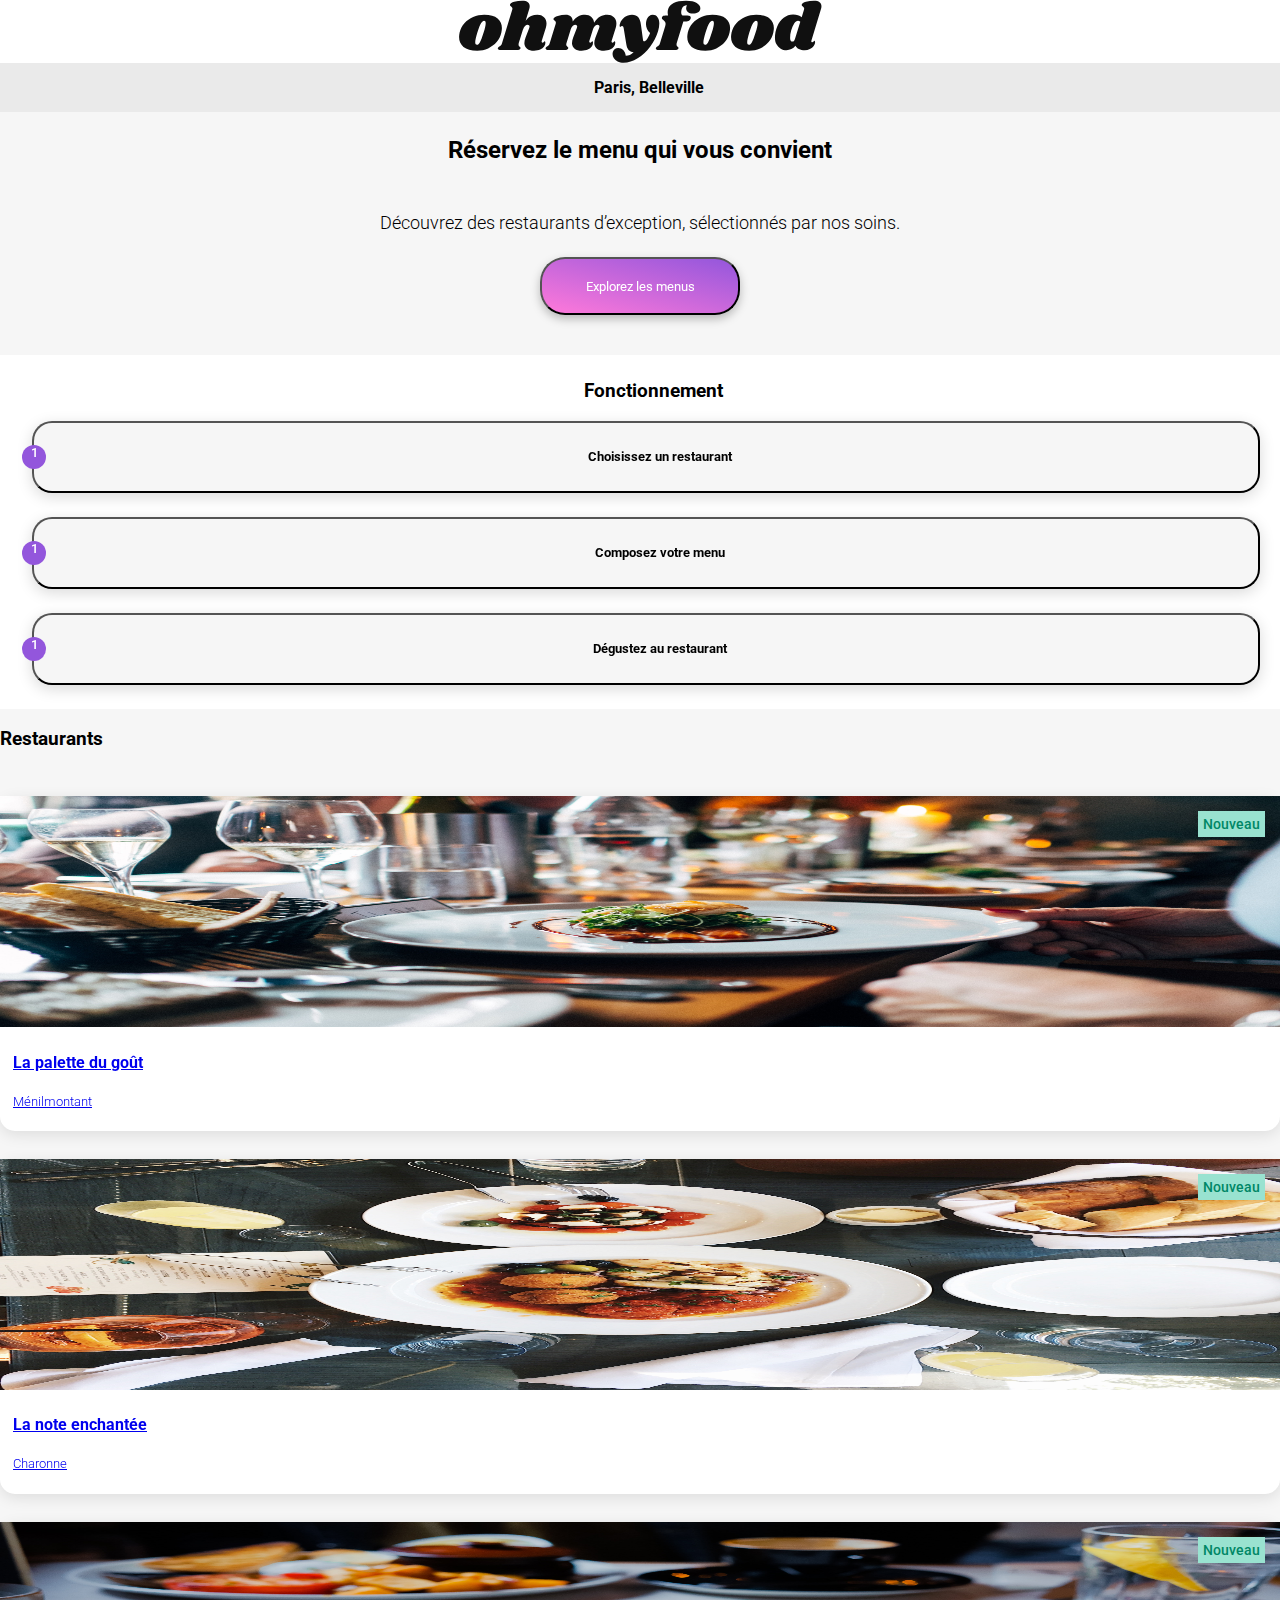
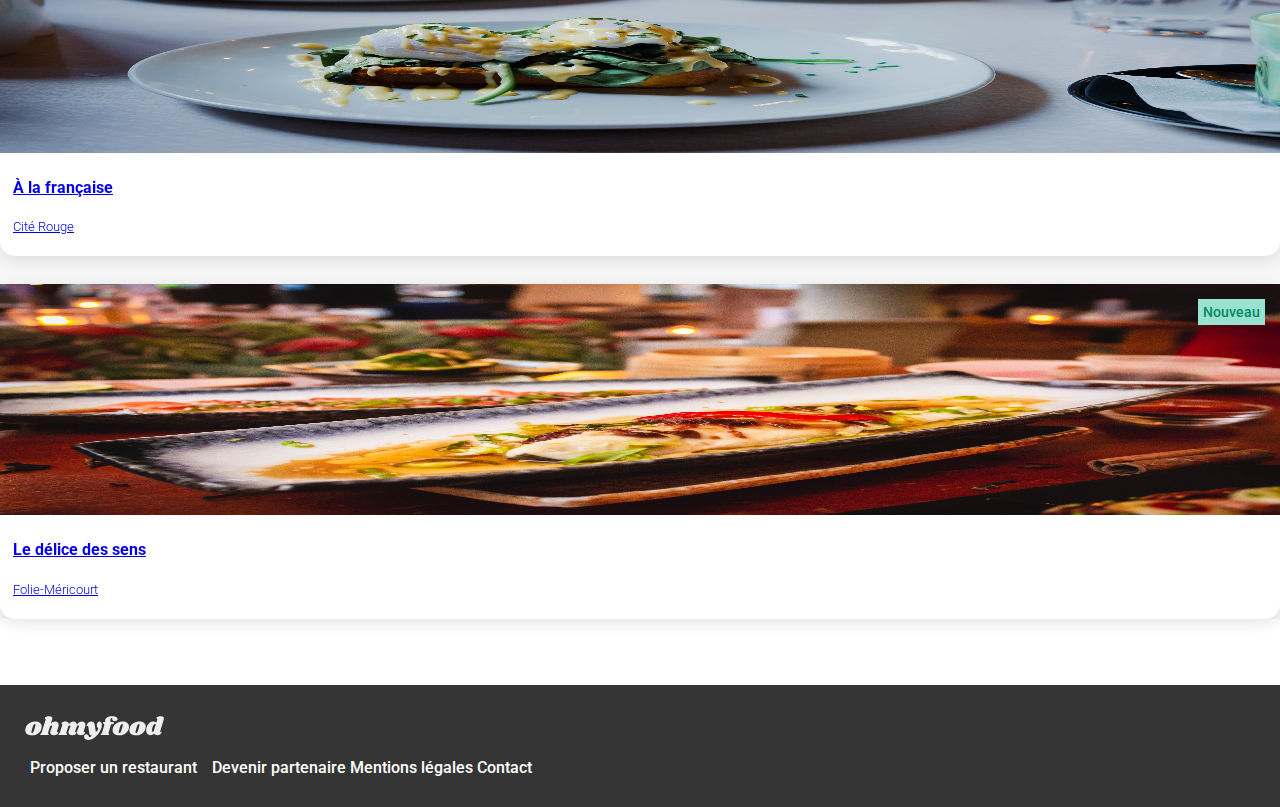
==== index.html @ 770ec20b "modification general + animation menu et numeros" ====
<!DOCTYPE html>
<html lang="fr">
  <head>
    <meta charset="UTF-8" />
    <meta name="viewport" content="width=device-width, initial-scale=1.0" />
    <link
      rel="stylesheet"
      href="https://cdnjs.cloudflare.com/ajax/libs/font-awesome/6.2.1/css/all.min.css"
      integrity="sha512-MV7K8+y+gLIBoVD59lQIYicR65iaqukzvf/nwasF0nqhPay5w/9lJmVM2hMDcnK1OnMGCdVK+iQrJ7lzPJQd1w=="
      crossorigin="anonymous"
      referrerpolicy="no-referrer"
    />
    <link
      href="https://fonts.googleapis.com/css2?family=Roboto:wght@300;400;500;700&display=swap"
      rel="stylesheet"
    />
    <link rel="stylesheet" href="SASS/style.css" />
    <title>ohmyfood</title>
  </head>
  <body class="all">
    <div class="loader-container loader-container.stop">
      <div class="loading">
        <i class="fas fa-spinner fa-spin"></i>
      </div>
    </div>

    <img src="asset/ohmyfood@2x.svg" alt="Logo Oh My Food" class="logo" />

    <div class="location">
      <i class="fa-solid fa-location-dot"></i>
      <h2 class="location__text">Paris, Belleville</h2>
    </div>

    <section class="hero">
      <h3 class="hero__title">Réservez le menu qui vous convient</h3>
      <h4 class="hero__subtitle">
        Découvrez des restaurants d’exception, sélectionnés par nos soins.
      </h4>
      <button class="hero__button">Explorez les menus</button>
    </section>
    <div class="container__cur">
      <h3 class="cur__title">Fonctionnement</h3>

      <!--<div class="custom__number">
        <i class="fas fa-circle"><span class="white-text">1</span></i>
      </div-->

      <button class="cur">
        <i class="fas fa-mobile-screen-button i-restaurant"></i>
        <b>Choisissez un restaurant</b>
      </button>
      <!-- <div class="custom__number">
        <i class="fas fa-circle"><span class="white-text">2</span></i>
      </div> -->
      <button class="cur">
        <i class="fas fa-list-ul i-restaurants"></i><b>Composez votre menu</b>
      </button>
      <!-- <div class="custom__number">
        <i class="fas fa-circle"><span class="white-text">3</span></i>
      </div>-->
      <button class="cur">
        <i class="fas fa-store i-restaurant"></i><b>Dégustez au restaurant</b>
      </button>
    </div>

    <div class="menus">
      <h3 class="Restaurants">Restaurants</h3>
      <div class="menus__card">
        <a href="palette-de-gout.html" class="menus__link">
          <div class="menus__content">
            <img
              class="menus__img"
              src="restaurant/jay-wennington-N_Y88TWmGwA-unsplash.jpg"
            />
            <div class="new_badge">Nouveau</div>
            <div class="menus__text">
              <h4 class="menus__title">La palette du goût</h4>
              <h5 class="menus__subtitles">Ménilmontant</h5>
            </div>
          </div>
        </a>
        <i class="fa-regular fa-heart menus__icon heart-icon"></i>
        <i class="fa-solid fa-heart heart-pink"></i>
      </div>

      <div class="menus__card">
        <a href="La-note-enchantée.html" class="menus__link">
          <img
            class="menus__img"
            src="restaurant/stil-u2Lp8tXIcjw-unsplash.jpg"
          />
          <div class="new_badge">Nouveau</div>
          <h4 class="menus__title">La note enchantée</h4>
          <h5 class="menus__subtitles">Charonne</h5>
        </a>
        <i class="fa-regular fa-heart menus__icon heart-icon"></i>
        <i class="fa-solid fa-heart heart-pink"></i>
      </div>

      <div class="menus__card">
        <a href="a-la-française.html" class="menus__link">
          <img
            class="menus__img"
            src="restaurant/toa-heftiba-DQKerTsQwi0-unsplash.jpg"
          />
          <div class="new_badge">Nouveau</div>
          <h4 class="menus__title">À la française</h4>
          <h5 class="menus__subtitles">Cité Rouge</h5>
        </a>

        <i class="fa-regular fa-heart menus__icon heart-icon"></i>
        <i class="fa-solid fa-heart heart-pink"></i>
      </div>

      <div class="menus__card">
        <a href="le-délice-des-sens.html" class="menus__link">
          <img
            class="menus__img"
            src="restaurant/louis-hansel-shotsoflouis-qNBGVyOCY8Q-unsplash.jpg"
          />
          <div class="new_badge">Nouveau</div>
          <h4 class="menus__title">Le délice des sens</h4>
          <h5 class="menus__subtitles">Folie-Méricourt</h5>
        </a>

        <i class="fa-regular fa-heart menus__icon heart-icon"></i>
        <i class="fa-solid fa-heart heart-pink"></i>
      </div>
    </div>
    <footer class="footers">
      <div class="footers__logo">
        <img src="asset/ohmyfood@2x.svg" alt="Logo" class="footers__logo-img" />
      </div>
      <div class="footers__links">
        <span class="icon-link">
          <i class="fa-solid fa-utensils i-utensils"></i>
          <a href="#" class="footer__icon">Proposer un restaurant</a>
        </span>

        <span class="icon-link">
          <span class="icon-container">
            <i class="fa-solid fa-handshake-angle i-handshake"></i>
          </span>
          <a href="#" class="footers__icon">Devenir partenaire</a>
        </span>

        <a href="#" class="footers__links">Mentions légales</a>
        <a href="#" class="footers__links">Contact</a>
      </div>
    </footer>
  </body>
</html>
---- SASS/style.css ----
@charset "UTF-8";
* {
  font-family: "Roboto", sans-serif;
}

:root {
  --grey: #353535;
  --white: #fff;
  --gris: #f6f6f6;
}

.loader-container {
  position: fixed;
  top: 0;
  left: 0;
  width: 100%;
  height: 100%;
  background-color: rgba(255, 255, 255, 0.8);
  display: flex;
  justify-content: center;
  align-items: center;
  animation: stop 3s linear;
  opacity: 0; /* Définissez l'opacité par défaut à 0 */
  transition: opacity 0.5s linear; /* Ajoutez une transition par défaut */
}

.loading {
  border: 6px solid #3498db;
  border-top: 6px solid transparent;
  border-radius: 50%;
  width: 50px;
  height: 50px;
  animation: spin 1s linear infinite;
}

@keyframes spin {
  0% {
    transform: rotate(0deg);
  }
  100% {
    transform: rotate(360deg);
  }
}
@keyframes stop {
  0% {
    opacity: 0;
    transform: scale(1); /* Taille d'origine et opacité à 0 */
  }
  50% {
    opacity: 1;
    transform: scale(1.1); /* Laissez l'opacité à 1 pendant la moitié de l'animation */
  }
  100% {
    opacity: 0;
    transform: scale(1); /* Revenir à la taille d'origine et opacité à 0 */
  }
}
.loader-container.stop {
  opacity: 1;
  transition: opacity 0.5s linear; /* Transition pour l'état "stop" */
}

.loader-container.stop {
  opacity: 1;
  transition: opacity 0.5s linear; /* Transition pour l'état "stop" */
}

.all {
  margin: 0;
}
@media (min-width: 1440px) {
  .all {
    gap: 25px;
    align-items: flex-start;
    display: grid;
  }
}

.location {
  display: flex;
  background-color: #eaeaea;
  justify-content: center;
  align-items: center;
  gap: 17px;
}
.location__text {
  display: flex;
  align-items: center;
  justify-content: center;
  font-family: "Roboto", sans-serif;
  margin-bottom: 15px;
  border-top: 2px solid #eaeaea;
  font-size: 16px;
}

.logo {
  display: flex;
  width: 100%;
  height: 63px;
  gap: 10px;
}

.hero {
  background-color: #f6f6f6;
  justify-content: center;
  display: grid;
}
.hero__title {
  font-size: 24px;
  text-align: center;
  font-weight: 700;
}
@media (min-width: 1440px) {
  .hero__title {
    text-align: center;
  }
}
.hero__subtitle {
  text-align: center;
  font-weight: 300;
  font-size: 18px;
}
@media (min-width: 1440px) {
  .hero__subtitle {
    text-align: center;
  }
}
.hero__button {
  width: 200px;
  height: 58px;
  border-radius: 25px;
  box-shadow: 0px 4px 10px rgba(0, 0, 0, 0.25);
  background: linear-gradient(194deg, #9356dc 0%, #ff79da 100%);
  color: white;
  margin: 0 auto;
  /* Ajoutez la classe .button pour appliquer l'animation */
  position: relative; /* Ajouter une position relative pour créer un pseudo-élément */
  margin-bottom: 40px;
}
.hero__button::before {
  /* Utiliser un pseudo-élément pour l'effet de brillance */
  content: "";
  position: absolute;
  top: 0;
  left: 0;
  width: 100%;
  height: 100%;
  background: rgba(255, 255, 255, 0); /* Commencez avec une couleur transparente */
  border-radius: inherit;
  transition: background 0.3s, box-shadow 0.3s; /* Ajoutez une transition pour un effet de transition doux */
}
.hero__button__position {
  display: flex;
  justify-content: center;
}
.hero__button:hover::before {
  /* Appliquer l'effet de brillance au survol */
  background: rgba(255, 255, 255, 0.3); /* Léger effet de blanc brillant */
  box-shadow: 0px 4px 20px rgba(0, 0, 0, 0.5); /* Changement d'ombre pour l'effet de brillance */
}

.fa-location-dot {
  display: grid;
  justify-items: flex-start;
}

.container__cur {
  margin-top: 50px;
  text-align: center;
  padding-left: 32px;
  padding-right: 20px;
}
@media (min-width: 1440px) {
  .container__cur {
    align-items: flex-start;
    justify-content: center;
    margin-top: 50px;
    text-align: center;
    padding: 50px 180px;
    gap: 25px;
    display: flex;
  }
}

.cur {
  width: 100%;
  height: 72px;
  background: #f6f6f6;
  box-shadow: 0px 4px 15px rgba(0, 0, 0, 0.15);
  border-radius: 20px;
  margin-bottom: 24px;
  font-weight: 500;
  position: relative;
}
.cur__title {
  font-family: "Roboto", sans-serif;
  font-weight: 700;
  margin-top: -25px;
  padding-left: 15px;
}
.cur__restaurant {
  font-family: "Roboto", sans-serif;
  font-weight: 700;
  padding-left: 32px;
}
.cur::before {
  content: "1";
  color: #fff;
  background-color: #9356dc;
  border-radius: 50%;
  width: 24px;
  height: 24px;
  position: absolute;
  left: -12px;
  top: calc(50% - 12px);
}

.i-restaurant {
  padding-right: 27px;
  color: #9356dc;
}

.i-restaurants {
  padding-right: 27px;
}

.custom__number {
  color: #9356dc;
  background-color: #9356dc;
  border-radius: 50%;
  width: 0;
  height: 0;
  position: relative;
  top: 8%;
}
@media (min-width: 1440px) {
  .custom__number {
    background-color: #9356dc;
    border-radius: 50%;
    color: #9356dc;
    width: 0;
    height: 0;
    position: relative;
    top: 25%;
    left: 1%;
  }
}

.white-text {
  color: white;
  display: grid;
  position: absolute;
  margin-left: 3px;
  font-weight: 500;
  top: 10%;
}
@media (min-width: 1440px) {
  .white-text {
    top: 69%;
    margin-left: 3px;
    font-weight: 500;
    color: #fff;
  }
}

@media (min-width: 1440px) {
  .Restaurants {
    color: #000;
    font-size: 24px;
    font-style: normal;
    font-weight: 700;
    padding-left: 180px;
    padding-bottom: 30px;
    position: absolute;
    top: 576px;
    left: 10px;
  }
}

.menus {
  align-items: flex-start;
  display: flex;
  gap: 28px;
  flex-direction: column;
  background-color: #f6f6f6;
  /* Styles pour le cœur rose */
  /* Effet de survol */
}
@media (min-width: 1440px) {
  .menus {
    display: grid;
    padding: 0px 180px;
    flex-direction: column;
    align-items: flex-start;
    gap: 28px;
    align-self: stretch;
    grid-template-columns: repeat(2, 1fr);
    background-color: #f6f6f6;
    padding-top: 58px;
  }
}
.menus__container {
  display: grid;
  gap: 18px;
  grid-template-columns: 1fr;
  background-color: #f6f6f6;
}
.menus__card {
  width: 100%;
  height: auto;
  background-color: white;
  box-shadow: 0px 4px 15px rgba(0, 0, 0, 0.1);
  border-radius: 15px;
  position: relative;
}
@media (min-width: 1440px) {
  .menus__card {
    width: 490px;
    height: 100%;
  }
}
.menus__img {
  width: 100%;
  height: 231px;
  align-self: stretch;
}
@media (min-width: 1440px) {
  .menus__img {
    width: 100%;
    height: 231px;
    align-self: stretch;
  }
}
.menus__title {
  padding-left: 13px;
  font-family: "Roboto", sans-serif;
}
.menus__subtitles {
  font-weight: 300;
  font-family: "Roboto", sans-serif;
  padding-left: 13px;
}
.menus__icon {
  position: absolute;
  top: 85%;
  right: 50px;
  transform: translateY(-50%);
  font-size: 24px; /* Ajustez la taille du cœur selon vos besoins */
  transition: color 0.1s ease-in-out; /* Ajoutez une transition pour l'effet de couleur */
}
.menus .heart-pink {
  color: transparent; /* Le cœur rose est initialement transparent */
  transition: color 0.1s ease-in-out; /* Ajoutez une transition pour l'effet de couleur */
}
.menus .menus__icon:hover + .heart-pink {
  color: #ffb6c1; /* Couleur rose au survol du cœur de base */
  top: 290px;
  right: 50px;
  font-size: 24px;
  position: absolute;
}

.new_badge {
  position: absolute;
  top: 0;
  right: 0;
  background-color: var(--Green-Font, #99e2d0); /* Couleur de fond de l'encadrement */
  color: #008766; /* Couleur du texte */
  padding: 5px; /* Espace à l'intérieur de l'encadrement */
  font-size: 14px;
  font-weight: 500;
  margin-right: 15px;
  margin-top: 15px;
}

.footers {
  display: flex;
  width: auto;
  height: 100%;
  padding: 30px 25px;
  justify-content: flex-end;
  gap: 16px;
  flex-direction: column;
  background-color: var(--grey);
  margin-top: 66px;
}
@media (min-width: 1440px) {
  .footers {
    display: flex;
    padding: 30px;
    flex-direction: row-reverse;
    justify-content: flex-start;
    gap: 16px;
    background-color: var(--grey);
    margin-top: -22px;
    padding-left: 22px;
    width: 100%;
  }
}
.footers__logo {
  display: flex;
  width: 139px;
  height: 27px;
  padding-right: 0px;
  justify-content: center;
  align-items: center;
}
@media (min-width: 1440px) {
  .footers__logo {
    margin-left: 16px;
  }
}
.footers__logo-img {
  max-width: 100%;
  height: auto;
}
.footers__link {
  display: flex;
  flex-direction: column;
  align-items: flex-start;
  gap: 7px;
}
@media (min-width: 1440px) {
  .footers__link {
    padding-right: 20px;
  }
}
.footers__icon {
  color: var(--white);
  font-family: Roboto;
  font-size: 16px;
  font-style: normal;
  font-weight: 500;
  line-height: normal;
  text-decoration: none;
  padding-left: 11px;
}
@media (min-width: 1440px) {
  .footers__icon {
    padding-right: 20px;
  }
}
.footers__links {
  color: var(--white);
  font-family: Roboto;
  font-size: 16px;
  font-style: normal;
  font-weight: 500;
  line-height: normal;
  text-decoration: none;
}
@media (min-width: 1440px) {
  .footers__links {
    padding-right: 20px;
  }
}
.footers__logo-img {
  filter: invert(100%);
}
.footers .i-utensils {
  color: #ffffff;
  width: 11px;
  height: 13px;
}
.footers .i-handshake {
  color: #ffffff;
  width: 11px;
  height: 13px;
}

* {
  font-family: "Roboto", sans-serif;
}

.logo {
  display: flex;
  width: 100%;
  height: 63px;
  gap: 10px;
}

.button {
  width: 186px;
  height: 50px;
  border-radius: 25px;
  box-shadow: 0px 4px 10px rgba(0, 0, 0, 0.25);
  background: linear-gradient(194deg, #9356DC 0%, #FF79DA 100%);
  color: white;
  margin-top: 40px;
  text-align: center;
  font-weight: 500;
  display: grid;
  align-content: center;
  position: relative;
  margin-bottom: 40px;
}
.button::before {
  content: "";
  position: absolute;
  top: 0;
  left: 0;
  width: 100%;
  height: 100%;
  background: rgba(255, 255, 255, 0);
  border-radius: inherit;
  transition: background 0.3s, box-shadow 0.3s;
}
.button__position {
  display: flex;
  justify-content: center;
}
.button:hover::before {
  background: rgba(255, 255, 255, 0.3);
  box-shadow: 0px 4px 20px rgba(0, 0, 0, 0.5);
}

.image {
  width: 100%;
  height: auto;
}

.container-background {
  width: 100%;
  height: auto;
  background-color: white;
  box-shadow: 0px 4px 15px rgba(0, 0, 0, 0.1);
  border-radius: 15px;
  position: relative; /* Ajoutez le positionnement relatif */
  top: -40px; /* Ajustez la valeur en conséquence pour obtenir l'effet souhaité */
}
@media (min-width: 1440px) {
  .container-background {
    width: 80%;
    height: auto;
    background-color: white;
    box-shadow: 0px 4px 15px rgba(0, 0, 0, 0.1);
    border-radius: 15px;
    position: relative; /* Ajoutez le positionnement relatif */
    top: -40px; /* Ajustez la valeur en conséquence pour obtenir l'effet souhaité */
    margin-left: auto;
    margin-right: auto;
  }
}

/* Votre SCSS existant */
.entree {
  display: flex;
  flex-direction: column;
  align-items: flex-start;
  gap: 12px;
}
.entree__title {
  font-family: Roboto;
  font-size: 16px;
  font-weight: 300;
  text-transform: uppercase;
}
.entree__card {
  align-self: stretch;
  background: white;
  box-shadow: 0px 4px 15px 0px rgba(0, 0, 0, 0.1);
  align-items: center;
  display: grid;
  padding: 15px;
  border-radius: 15px;
  width: auto;
  height: 69px;
  position: relative;
  cursor: pointer;
}
@media (min-width: 1440px) {
  .entree__card {
    width: 100%;
    font-size: 20px;
    background-color: 0;
  }
}
.entree__name {
  font-size: 15px;
}
.entree__subtitle {
  font-size: 15px;
  font-weight: 300;
}
.entree__price {
  display: flex;
  justify-content: end;
  font-size: 15px;
  font-weight: 700;
}
.entree__currency {
  font-size: 15px;
  font-weight: 700;
}

.svg-container {
  position: absolute;
  width: 60px;
  height: 69px;
  left: 96%;
  top: 16px;
  display: none; /* Cacher le .svg-container par défaut */
}

.entree__card:hover .svg-container {
  display: block; /* Afficher le .svg-container au survol de .entree__card */
}

.green-shape {
  width: 100%;
  height: 100%;
  background-color: #99E2D0;
  position: absolute;
  top: 0;
  left: 0;
  border-top-right-radius: 15px;
  border-bottom-right-radius: 15px;
}

.white-shape {
  width: 70%;
  height: 70%;
  background-color: white;
  position: absolute;
  top: 50%;
  left: 50%;
  transform: translate(-50%, -50%);
  border-radius: 50%;
}

.inner-white-shape {
  width: 50%;
  height: 50%;
  background-color: white;
  position: absolute;
  top: 50%;
  left: 50%;
  transform: translate(-50%, -50%);
  border-radius: 50%;
}

i.fa-solid.fa-check {
  text-align: center;
  line-height: 69px;
  color: #99E2D0;
  font-size: 24px;
  position: absolute;
  top: -20px;
}

.plat {
  display: flex;
  flex-direction: column;
  align-items: flex-start;
  gap: 12px;
}
.plat__title {
  font-family: Roboto;
  font-size: 16px;
  font-weight: 300;
  text-transform: uppercase;
}
.plat__card {
  align-self: stretch;
  background: white;
  box-shadow: 0px 4px 15px 0px rgba(0, 0, 0, 0.1);
  align-items: center;
  display: grid;
  padding: 15px;
  border-radius: 15px;
  width: auto;
  height: 69px;
}
.plat__name {
  overflow: hidden;
  font-size: 15px;
}
.plat__subtitle {
  overflow: hidden;
  font-size: 15px;
  font-weight: 300;
}
.plat__price {
  display: flex;
  justify-content: end;
  font-size: 15px;
  font-weight: 700;
}
.plat__currency {
  font-size: 15px;
  font-weight: 700;
}

.dessert {
  display: flex;
  flex-direction: column;
  align-items: flex-start;
  gap: 12px;
}
.dessert__title {
  font-family: Roboto;
  font-size: 16px;
  font-weight: 300;
  text-transform: uppercase;
}
.dessert__card {
  align-self: stretch;
  background: white;
  box-shadow: 0px 4px 15px 0px rgba(0, 0, 0, 0.1);
  align-items: center;
  display: grid;
  padding: 15px;
  border-radius: 15px;
  width: auto;
  height: 69px;
}
.dessert__name {
  overflow: hidden;
  font-size: 15px;
}
.dessert__subtitle {
  overflow: hidden;
  font-size: 15px;
  font-weight: 300;
}
.dessert__price {
  font-size: 15px;
  font-weight: 700;
  display: flex;
  justify-content: end;
}
.dessert__currency {
  display: contents;
}

.green-line {
  width: 40px;
  height: 3px;
  background-color: #99E2D0;
  border: 1px solid #99E2D0;
}

.footer {
  display: flex;
  width: auto;
  height: 100%;
  padding: 30px 25px;
  justify-content: flex-end;
  align-items: flex-end;
  gap: 16px;
  flex-direction: column;
  background-color: var(--grey);
}
.footer__logo {
  display: flex;
  width: 139px;
  height: 27px;
  justify-content: center;
  align-items: center;
}
.footer__logo-img {
  max-width: 100%;
  height: auto;
  filter: invert(100%);
}
.footer__links {
  display: flex;
  align-items: flex-start;
  gap: 7px;
  flex-direction: column;
}
.footer__icon {
  color: var(--white);
  font-family: Roboto;
  font-size: 16px;
  font-weight: 500;
  line-height: normal;
  text-decoration: none;
}
.footer__link {
  color: var(--white);
  font-family: Roboto;
  font-size: 16px;
  font-weight: 500;
  line-height: normal;
  text-decoration: none;
}

@media (max-width: 1440px) {
  /* Vos règles CSS pour 1440px et moins */
}
.footer {
  display: flex;
  width: auto;
  height: 100%;
  padding: 30px 25px;
  justify-content: end;
  align-items: flex-end;
  gap: 16px;
  flex-direction: row-reverse;
  background-color: var(--grey);
}
.footer__logo {
  display: flex;
  width: 139px;
  height: 27px;
  justify-content: center;
  align-items: center;
}
.footer__logo-img {
  max-width: 100%;
  height: auto;
  filter: invert(100%);
  margin-left: 16px;
}
.footer__links {
  display: flex;
  align-items: flex-start;
  gap: 7px;
  flex-direction: row;
}
.footer__icon {
  color: var(--white);
  font-family: Roboto;
  font-size: 16px;
  font-weight: 500;
  line-height: normal;
  text-decoration: none;
  padding-left: 5px;
}
.footer__link {
  color: var(--white);
  font-family: Roboto;
  font-size: 16px;
  font-weight: 500;
  line-height: normal;
  text-decoration: none;
  padding-left: 29px;
}

.i-utensils {
  color: #FFFFFF;
  width: 11px;
  height: 13px;
}

.i-handshake {
  color: #FFFFFF;
  width: 11px;
  height: 13px;
}

.entree {
  display: flex;
  flex-direction: column;
  align-items: center;
  gap: 12px;
}
.entree__title {
  font-family: Roboto;
  font-size: 16px;
  font-weight: 300;
  text-transform: uppercase;
}
.entree__card {
  align-self: stretch;
  background: white;
  box-shadow: 0px 4px 15px 0px rgba(0, 0, 0, 0.1);
  align-items: center;
  display: grid;
  padding: 15px;
  border-radius: 15px;
  width: auto;
}
.entree__name {
  overflow: hidden;
  font-size: 15px;
}
.entree__subtitle {
  overflow: hidden;
  font-size: 15px;
  font-weight: 300;
}
.entree__price {
  display: flex;
  flex-direction: row;
  align-items: flex-start;
  font-size: 15px;
  font-weight: 700;
}
.entree__currency {
  font-size: 15px;
  font-weight: 700;
}

.plat {
  display: flex;
  flex-direction: column;
  align-items: center;
  gap: 12px;
}
.plat__title {
  font-family: Roboto;
  font-size: 16px;
  font-weight: 300;
  text-transform: uppercase;
}
.plat__card {
  align-self: stretch;
  background: white;
  box-shadow: 0px 4px 15px 0px rgba(0, 0, 0, 0.1);
  align-items: center;
  display: grid;
  padding: 15px;
  border-radius: 15px;
  width: auto;
  height: 69px;
  align-content: center;
}
.plat__name {
  overflow: hidden;
  font-size: 15px;
}
.plat__subtitle {
  overflow: hidden;
  font-size: 15px;
  font-weight: 300;
}
.plat__price {
  text-align: right;
}
.plat__currency {
  font-size: 15px;
  font-weight: 700;
}

.dessert {
  display: flex;
  flex-direction: column;
  align-items: center;
  gap: 12px;
}
.dessert__title {
  font-family: Roboto;
  font-size: 16px;
  font-weight: 300;
  text-transform: uppercase;
}
.dessert__card {
  align-self: stretch;
  background: white;
  box-shadow: 0px 4px 15px 0px rgba(0, 0, 0, 0.1);
  align-items: center;
  display: grid;
  padding: 15px;
  border-radius: 15px;
  width: auto;
  height: 69px;
  align-content: center;
}
.dessert__name {
  overflow: hidden;
  font-size: 15px;
}
.dessert__subtitle {
  overflow: hidden;
  font-size: 15px;
  font-weight: 300;
}
.dessert__price {
  text-align: right;
}
.dessert__currency {
  display: contents;
}

.green-line {
  width: 40px;
  height: 3px;
  background-color: #99E2D0;
  border: 1px solid #99E2D0;
}/*# sourceMappingURL=style.css.map */
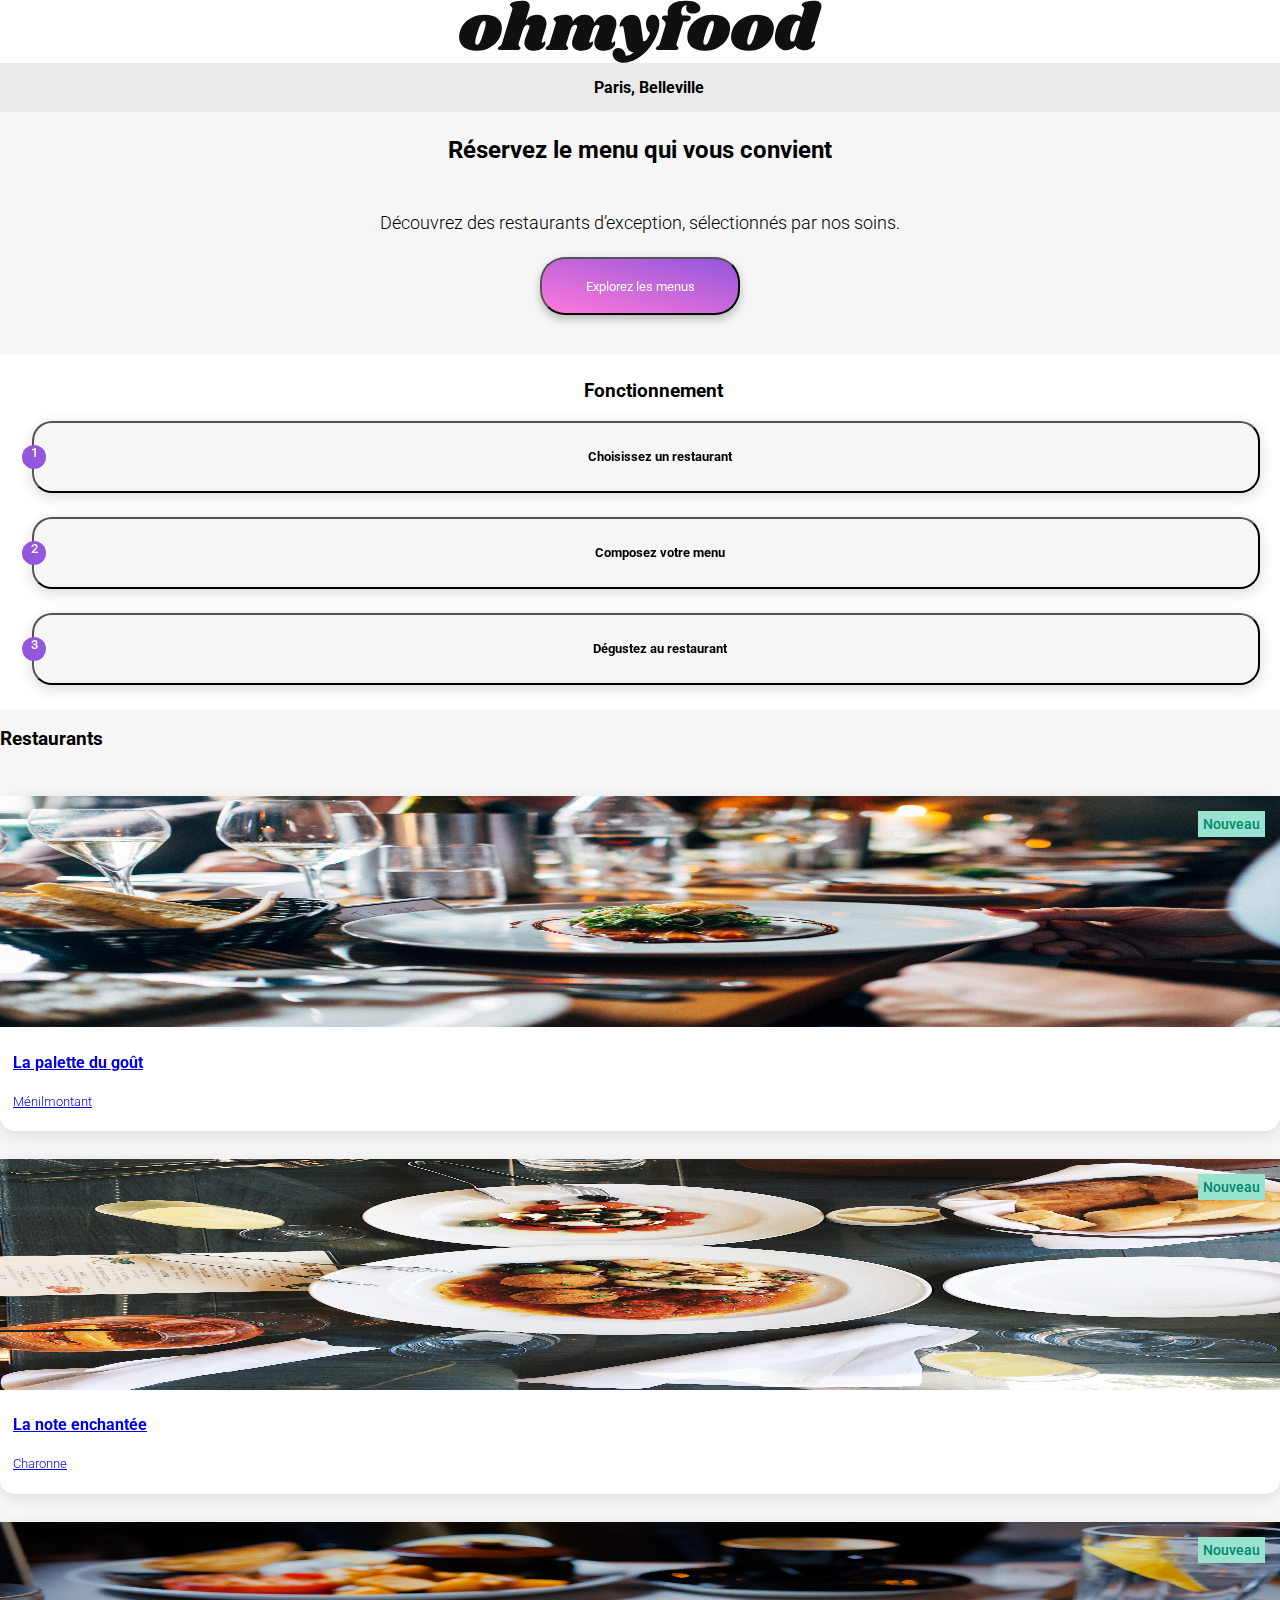
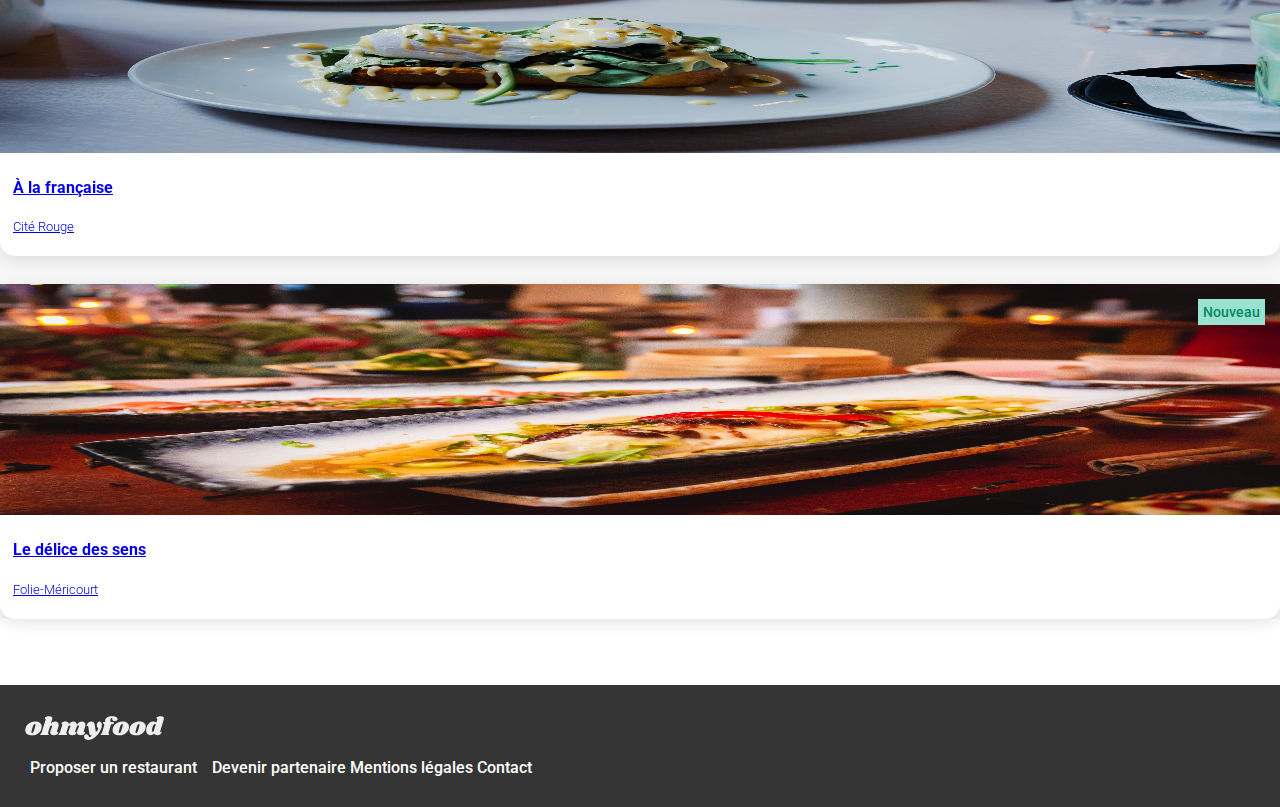
==== commit 23d92431: "modification general" ====
--- a/index.html
+++ b/index.html
@@ -40,25 +40,16 @@
     </section>
     <div class="container__cur">
       <h3 class="cur__title">Fonctionnement</h3>
-
-      <!--<div class="custom__number">
-        <i class="fas fa-circle"><span class="white-text">1</span></i>
-      </div-->
-
       <button class="cur">
         <i class="fas fa-mobile-screen-button i-restaurant"></i>
         <b>Choisissez un restaurant</b>
       </button>
-      <!-- <div class="custom__number">
-        <i class="fas fa-circle"><span class="white-text">2</span></i>
-      </div> -->
-      <button class="cur">
+
+      <button class="cur second">
         <i class="fas fa-list-ul i-restaurants"></i><b>Composez votre menu</b>
       </button>
-      <!-- <div class="custom__number">
-        <i class="fas fa-circle"><span class="white-text">3</span></i>
-      </div>-->
-      <button class="cur">
+
+      <button class="cur third">
         <i class="fas fa-store i-restaurant"></i><b>Dégustez au restaurant</b>
       </button>
     </div>
--- a/SASS/style.css
+++ b/SASS/style.css
@@ -70,7 +70,6 @@
 }
 @media (min-width: 1440px) {
   .all {
-    gap: 25px;
     align-items: flex-start;
     display: grid;
   }
@@ -211,6 +210,29 @@
   width: 24px;
   height: 24px;
   position: absolute;
+  top: 10%;
+  left: -12px;
+  top: calc(50% - 12px);
+}
+.cur.second::before {
+  content: "2";
+  color: #fff;
+  background-color: #9356dc;
+  border-radius: 50%;
+  width: 24px;
+  height: 24px;
+  position: absolute;
+  left: -12px;
+  top: calc(50% - 12px);
+}
+.cur.third::before {
+  content: "3";
+  color: #fff;
+  background-color: #9356dc;
+  border-radius: 50%;
+  width: 24px;
+  height: 24px;
+  position: absolute;
   left: -12px;
   top: calc(50% - 12px);
 }
@@ -222,45 +244,6 @@
 
 .i-restaurants {
   padding-right: 27px;
-}
-
-.custom__number {
-  color: #9356dc;
-  background-color: #9356dc;
-  border-radius: 50%;
-  width: 0;
-  height: 0;
-  position: relative;
-  top: 8%;
-}
-@media (min-width: 1440px) {
-  .custom__number {
-    background-color: #9356dc;
-    border-radius: 50%;
-    color: #9356dc;
-    width: 0;
-    height: 0;
-    position: relative;
-    top: 25%;
-    left: 1%;
-  }
-}
-
-.white-text {
-  color: white;
-  display: grid;
-  position: absolute;
-  margin-left: 3px;
-  font-weight: 500;
-  top: 10%;
-}
-@media (min-width: 1440px) {
-  .white-text {
-    top: 69%;
-    margin-left: 3px;
-    font-weight: 500;
-    color: #fff;
-  }
 }
 
 @media (min-width: 1440px) {
@@ -272,7 +255,7 @@
     padding-left: 180px;
     padding-bottom: 30px;
     position: absolute;
-    top: 576px;
+    top: 89%;
     left: 10px;
   }
 }
@@ -316,7 +299,7 @@
 @media (min-width: 1440px) {
   .menus__card {
     width: 490px;
-    height: 100%;
+    height: 90%;
   }
 }
 .menus__img {
@@ -354,7 +337,7 @@
 }
 .menus .menus__icon:hover + .heart-pink {
   color: #ffb6c1; /* Couleur rose au survol du cœur de base */
-  top: 290px;
+  top: 81%;
   right: 50px;
   font-size: 24px;
   position: absolute;
@@ -519,11 +502,49 @@
   height: auto;
 }
 
+.image-title {
+  margin-top: 31px;
+  margin-bottom: 42px;
+  width: 69%;
+  height: auto;
+}
+@media (min-width: 1440px) {
+  .image-title {
+    padding-left: 35%;
+    margin-top: 51px;
+    height: auto;
+    width: auto;
+  }
+}
+
+.icon {
+  position: absolute;
+  top: 85%;
+  right: 50px;
+  transform: translateY(-50%);
+  font-size: 24px; /* Ajustez la taille du cœur selon vos besoins */
+  transition: color 0.1s ease-in-out; /* Ajoutez une transition pour l'effet de couleur */
+}
+
+/* Styles pour le cœur rose */
+.heart-pink {
+  color: transparent; /* Le cœur rose est initialement transparent */
+  transition: color 0.1s ease-in-out; /* Ajoutez une transition pour l'effet de couleur */
+}
+
+/* Effet de survol */
+.menus__icon:hover + .heart-pink {
+  color: #ffb6c1; /* Couleur rose au survol du cœur de base */
+  top: 81%;
+  right: 50px;
+  font-size: 24px;
+  position: absolute;
+}
+
 .container-background {
   width: 100%;
   height: auto;
   background-color: white;
-  box-shadow: 0px 4px 15px rgba(0, 0, 0, 0.1);
   border-radius: 15px;
   position: relative; /* Ajoutez le positionnement relatif */
   top: -40px; /* Ajustez la valeur en conséquence pour obtenir l'effet souhaité */
@@ -542,20 +563,40 @@
   }
 }
 
+.container-menu {
+  padding-left: 10px;
+  padding-right: 10px;
+}
+@media (min-width: 1440px) {
+  .container-menu {
+    display: inherit;
+    padding: 15px;
+    width: 44%;
+    margin-left: 25%;
+  }
+}
+
 /* Votre SCSS existant */
-.entree {
+.menu {
   display: flex;
   flex-direction: column;
   align-items: flex-start;
   gap: 12px;
 }
-.entree__title {
+.menu__title {
   font-family: Roboto;
   font-size: 16px;
   font-weight: 300;
   text-transform: uppercase;
-}
-.entree__card {
+  margin-right: 87%;
+  margin-bottom: 0;
+}
+@media (min-width: 1440px) {
+  .menu__title {
+    margin-top: 40px;
+  }
+}
+.menu__card {
   align-self: stretch;
   background: white;
   box-shadow: 0px 4px 15px 0px rgba(0, 0, 0, 0.1);
@@ -569,40 +610,75 @@
   cursor: pointer;
 }
 @media (min-width: 1440px) {
-  .entree__card {
+  .menu__card {
     width: 100%;
     font-size: 20px;
-    background-color: 0;
-  }
-}
-.entree__name {
+  }
+}
+.menu__name {
   font-size: 15px;
 }
-.entree__subtitle {
+.menu__subtitle {
   font-size: 15px;
   font-weight: 300;
 }
-.entree__price {
-  display: flex;
-  justify-content: end;
+.menu__currency {
   font-size: 15px;
   font-weight: 700;
-}
-.entree__currency {
-  font-size: 15px;
-  font-weight: 700;
-}
-
-.svg-container {
-  position: absolute;
-  width: 60px;
+  display: flex;
+  justify-content: end;
+  position: absolute;
+  top: 40%;
+  right: 5%;
+}
+
+/* Styles pour les points de suspension lorsque l'animation apparaît à droite */
+.your-animation.right .your-price {
+  font-size: 15px; /* Gardez la même taille de police que le prix */
+  font-weight: 700; /* Gardez la même épaisseur de police que le prix */
+  color: transparent; /* Masquez le texte du prix en le rendant transparent */
+  background-color: transparent; /* Masquez le fond en le rendant transparent */
+  position: absolute;
+  top: 40%;
+  right: 5%;
+  display: flex;
+  justify-content: flex-end;
+}
+
+/* Styles pour les points de suspension */
+.your-animation.right .your-price::before {
+  content: "..."; /* Affichez les points de suspension */
+  color: #000; /* Couleur des points de suspension, à ajuster selon vos besoins */
+  background-color: transparent; /* Fond transparent */
+}
+
+.green-line {
+  width: 40px;
+  height: 3px;
+  background-color: #99E2D0;
+  border: 1px solid #99E2D0;
+}
+
+.anim-container {
+  width: 59px;
   height: 69px;
-  left: 96%;
-  top: 16px;
-  display: none; /* Cacher le .svg-container par défaut */
-}
-
-.entree__card:hover .svg-container {
+  left: 85%;
+  top: 10px;
+  display: none;
+  position: absolute;
+}
+@media (min-width: 1440px) {
+  .anim-container {
+    position: absolute;
+    width: 60px;
+    height: 69px;
+    left: 96%;
+    top: 10px;
+    display: none; /* Cacher le .svg-container par défaut */
+  }
+}
+
+.menu__card:hover .anim-container {
   display: block; /* Afficher le .svg-container au survol de .entree__card */
 }
 
@@ -648,91 +724,6 @@
   top: -20px;
 }
 
-.plat {
-  display: flex;
-  flex-direction: column;
-  align-items: flex-start;
-  gap: 12px;
-}
-.plat__title {
-  font-family: Roboto;
-  font-size: 16px;
-  font-weight: 300;
-  text-transform: uppercase;
-}
-.plat__card {
-  align-self: stretch;
-  background: white;
-  box-shadow: 0px 4px 15px 0px rgba(0, 0, 0, 0.1);
-  align-items: center;
-  display: grid;
-  padding: 15px;
-  border-radius: 15px;
-  width: auto;
-  height: 69px;
-}
-.plat__name {
-  overflow: hidden;
-  font-size: 15px;
-}
-.plat__subtitle {
-  overflow: hidden;
-  font-size: 15px;
-  font-weight: 300;
-}
-.plat__price {
-  display: flex;
-  justify-content: end;
-  font-size: 15px;
-  font-weight: 700;
-}
-.plat__currency {
-  font-size: 15px;
-  font-weight: 700;
-}
-
-.dessert {
-  display: flex;
-  flex-direction: column;
-  align-items: flex-start;
-  gap: 12px;
-}
-.dessert__title {
-  font-family: Roboto;
-  font-size: 16px;
-  font-weight: 300;
-  text-transform: uppercase;
-}
-.dessert__card {
-  align-self: stretch;
-  background: white;
-  box-shadow: 0px 4px 15px 0px rgba(0, 0, 0, 0.1);
-  align-items: center;
-  display: grid;
-  padding: 15px;
-  border-radius: 15px;
-  width: auto;
-  height: 69px;
-}
-.dessert__name {
-  overflow: hidden;
-  font-size: 15px;
-}
-.dessert__subtitle {
-  overflow: hidden;
-  font-size: 15px;
-  font-weight: 300;
-}
-.dessert__price {
-  font-size: 15px;
-  font-weight: 700;
-  display: flex;
-  justify-content: end;
-}
-.dessert__currency {
-  display: contents;
-}
-
 .green-line {
   width: 40px;
   height: 3px;
@@ -742,63 +733,24 @@
 
 .footer {
   display: flex;
-  width: auto;
-  height: 100%;
-  padding: 30px 25px;
-  justify-content: flex-end;
-  align-items: flex-end;
+  width: 100%;
+  padding: 22px 25px;
+  align-items: flex-start;
   gap: 16px;
   flex-direction: column;
   background-color: var(--grey);
 }
-.footer__logo {
-  display: flex;
-  width: 139px;
-  height: 27px;
-  justify-content: center;
-  align-items: center;
-}
-.footer__logo-img {
-  max-width: 100%;
-  height: auto;
-  filter: invert(100%);
-}
-.footer__links {
-  display: flex;
-  align-items: flex-start;
-  gap: 7px;
-  flex-direction: column;
-}
-.footer__icon {
-  color: var(--white);
-  font-family: Roboto;
-  font-size: 16px;
-  font-weight: 500;
-  line-height: normal;
-  text-decoration: none;
-}
-.footer__link {
-  color: var(--white);
-  font-family: Roboto;
-  font-size: 16px;
-  font-weight: 500;
-  line-height: normal;
-  text-decoration: none;
-}
-
-@media (max-width: 1440px) {
-  /* Vos règles CSS pour 1440px et moins */
-}
-.footer {
-  display: flex;
-  width: auto;
-  height: 100%;
-  padding: 30px 25px;
-  justify-content: end;
-  align-items: flex-end;
-  gap: 16px;
-  flex-direction: row-reverse;
-  background-color: var(--grey);
+@media (min-width: 1440px) {
+  .footer {
+    display: flex;
+    width: 100%;
+    height: auto;
+    padding: 30px 25px;
+    gap: 16px;
+    align-items: flex-end;
+    flex-direction: row-reverse;
+    justify-content: end;
+  }
 }
 .footer__logo {
   display: flex;
@@ -817,7 +769,14 @@
   display: flex;
   align-items: flex-start;
   gap: 7px;
-  flex-direction: row;
+}
+@media (min-width: 1440px) {
+  .footer__links {
+    display: flex;
+    flex-direction: revert;
+    align-items: flex-end;
+    gap: 7px;
+  }
 }
 .footer__icon {
   color: var(--white);
@@ -848,135 +807,4 @@
   color: #FFFFFF;
   width: 11px;
   height: 13px;
-}
-
-.entree {
-  display: flex;
-  flex-direction: column;
-  align-items: center;
-  gap: 12px;
-}
-.entree__title {
-  font-family: Roboto;
-  font-size: 16px;
-  font-weight: 300;
-  text-transform: uppercase;
-}
-.entree__card {
-  align-self: stretch;
-  background: white;
-  box-shadow: 0px 4px 15px 0px rgba(0, 0, 0, 0.1);
-  align-items: center;
-  display: grid;
-  padding: 15px;
-  border-radius: 15px;
-  width: auto;
-}
-.entree__name {
-  overflow: hidden;
-  font-size: 15px;
-}
-.entree__subtitle {
-  overflow: hidden;
-  font-size: 15px;
-  font-weight: 300;
-}
-.entree__price {
-  display: flex;
-  flex-direction: row;
-  align-items: flex-start;
-  font-size: 15px;
-  font-weight: 700;
-}
-.entree__currency {
-  font-size: 15px;
-  font-weight: 700;
-}
-
-.plat {
-  display: flex;
-  flex-direction: column;
-  align-items: center;
-  gap: 12px;
-}
-.plat__title {
-  font-family: Roboto;
-  font-size: 16px;
-  font-weight: 300;
-  text-transform: uppercase;
-}
-.plat__card {
-  align-self: stretch;
-  background: white;
-  box-shadow: 0px 4px 15px 0px rgba(0, 0, 0, 0.1);
-  align-items: center;
-  display: grid;
-  padding: 15px;
-  border-radius: 15px;
-  width: auto;
-  height: 69px;
-  align-content: center;
-}
-.plat__name {
-  overflow: hidden;
-  font-size: 15px;
-}
-.plat__subtitle {
-  overflow: hidden;
-  font-size: 15px;
-  font-weight: 300;
-}
-.plat__price {
-  text-align: right;
-}
-.plat__currency {
-  font-size: 15px;
-  font-weight: 700;
-}
-
-.dessert {
-  display: flex;
-  flex-direction: column;
-  align-items: center;
-  gap: 12px;
-}
-.dessert__title {
-  font-family: Roboto;
-  font-size: 16px;
-  font-weight: 300;
-  text-transform: uppercase;
-}
-.dessert__card {
-  align-self: stretch;
-  background: white;
-  box-shadow: 0px 4px 15px 0px rgba(0, 0, 0, 0.1);
-  align-items: center;
-  display: grid;
-  padding: 15px;
-  border-radius: 15px;
-  width: auto;
-  height: 69px;
-  align-content: center;
-}
-.dessert__name {
-  overflow: hidden;
-  font-size: 15px;
-}
-.dessert__subtitle {
-  overflow: hidden;
-  font-size: 15px;
-  font-weight: 300;
-}
-.dessert__price {
-  text-align: right;
-}
-.dessert__currency {
-  display: contents;
-}
-
-.green-line {
-  width: 40px;
-  height: 3px;
-  background-color: #99E2D0;
-  border: 1px solid #99E2D0;
 }/*# sourceMappingURL=style.css.map */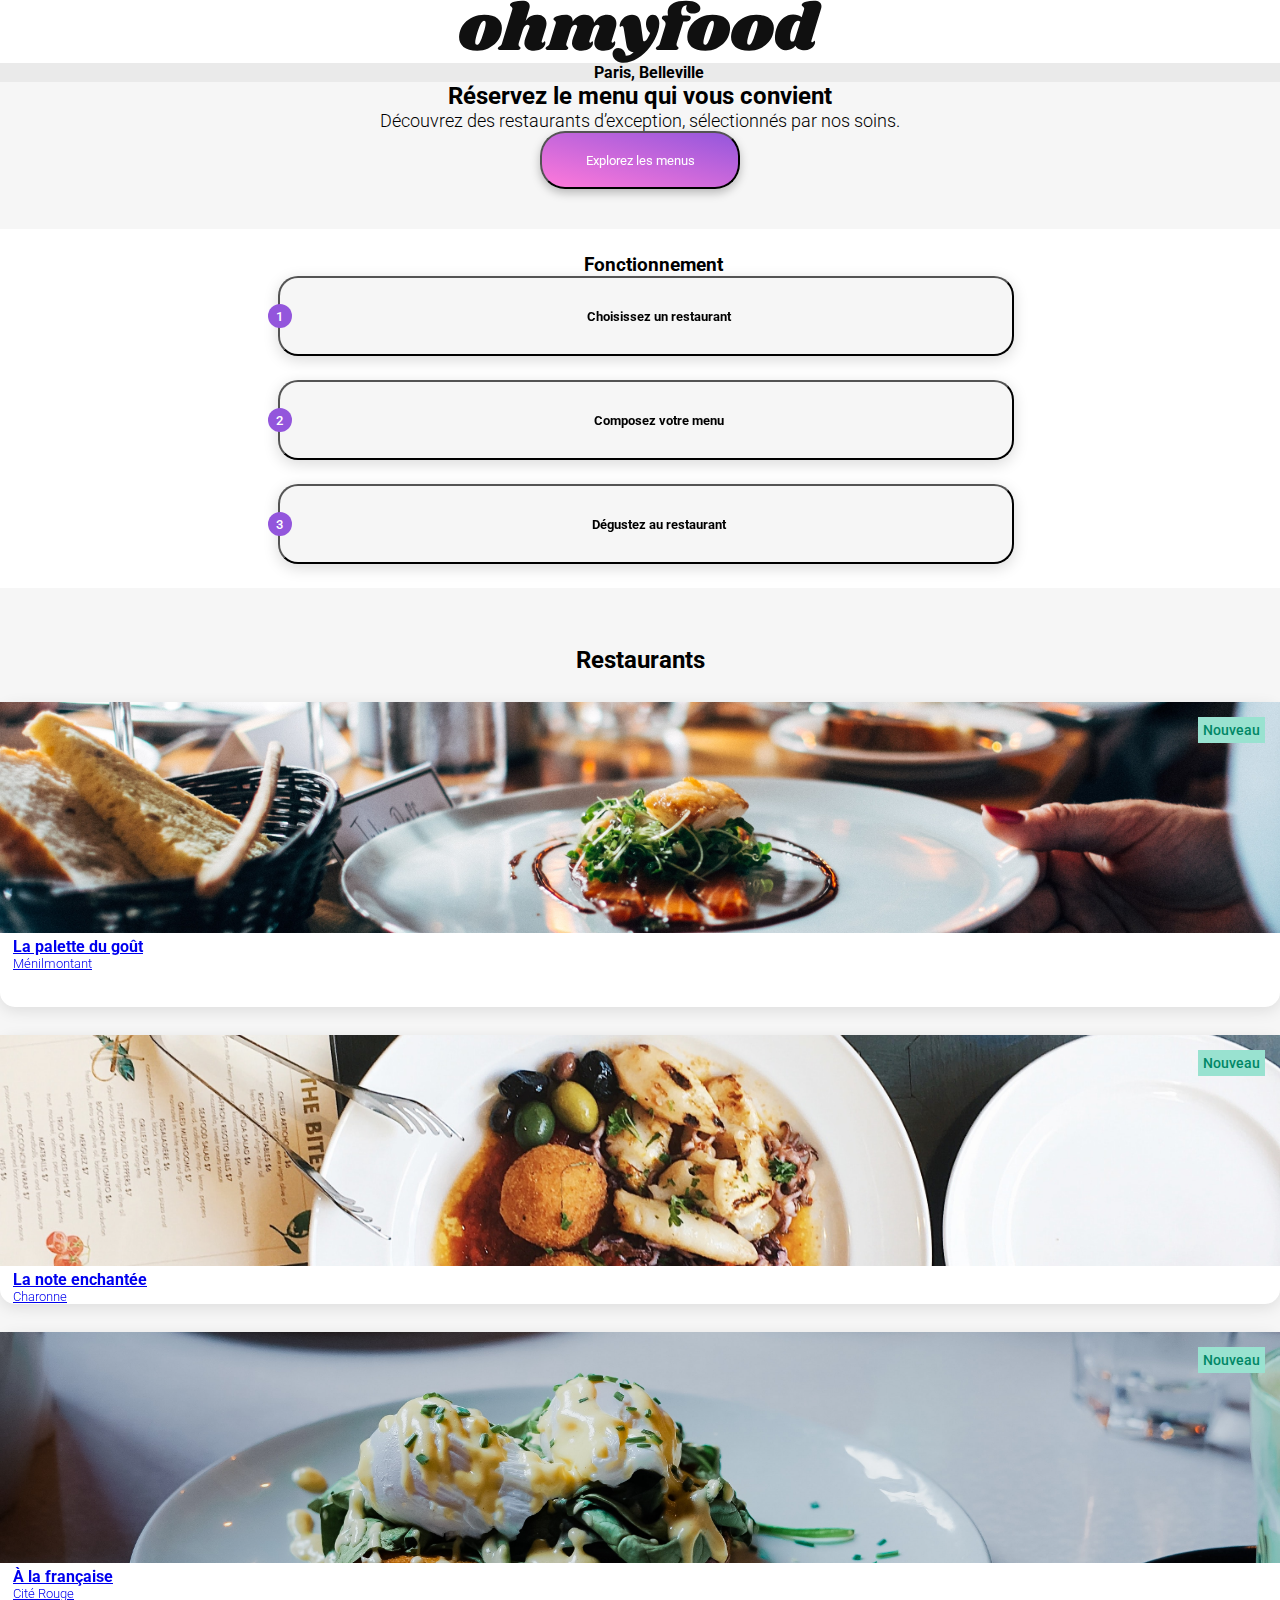
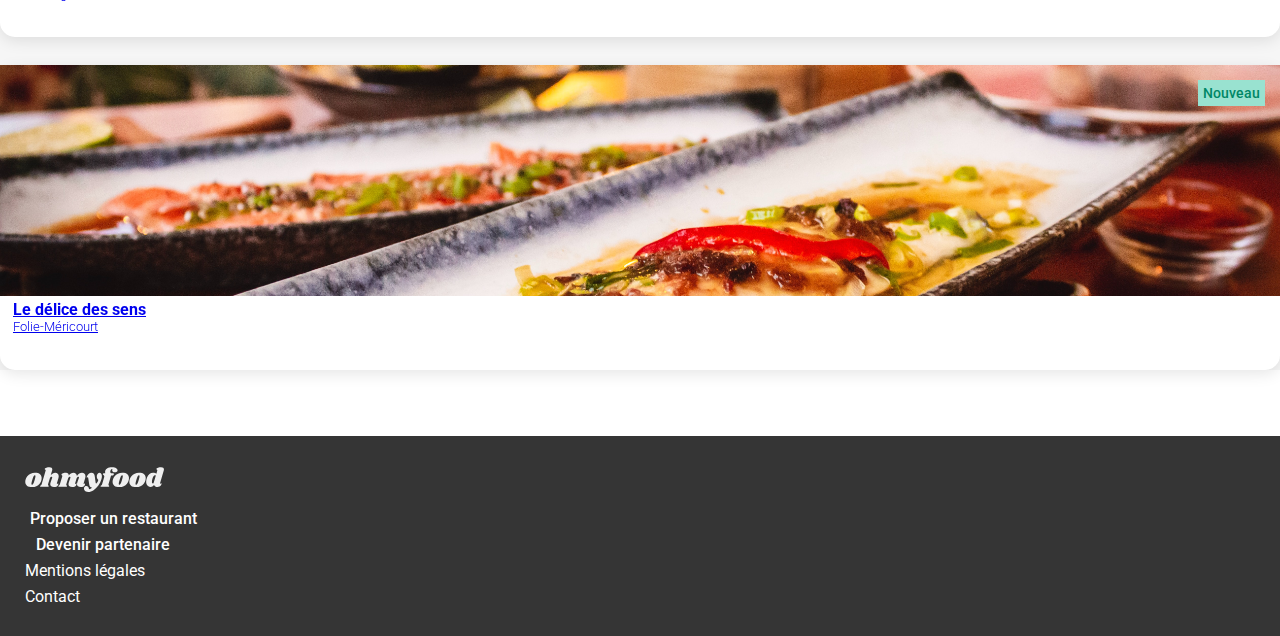
==== commit 9f743f29: "modification coeur" ====
--- a/index.html
+++ b/index.html
@@ -19,7 +19,7 @@
   </head>
   <body class="all">
     <div class="loader-container loader-container.stop">
-      <div class="loading">
+      <div class="loader__loading">
         <i class="fas fa-spinner fa-spin"></i>
       </div>
     </div>
@@ -70,8 +70,10 @@
             </div>
           </div>
         </a>
-        <i class="fa-regular fa-heart menus__icon heart-icon"></i>
-        <i class="fa-solid fa-heart heart-pink"></i>
+        <div class="heart__icon">
+          <i class="fa-regular fa-heart"></i>
+          <i class="fa-solid fa-heart my-heart-full"></i>
+        </div>
       </div>
 
       <div class="menus__card">
@@ -84,10 +86,11 @@
           <h4 class="menus__title">La note enchantée</h4>
           <h5 class="menus__subtitles">Charonne</h5>
         </a>
-        <i class="fa-regular fa-heart menus__icon heart-icon"></i>
-        <i class="fa-solid fa-heart heart-pink"></i>
+        <div class="heart__icon">
+          <i class="fa-regular fa-heart"></i>
+          <i class="fa-solid fa-heart my-heart-full"></i>
+        </div>
       </div>
-
       <div class="menus__card">
         <a href="a-la-française.html" class="menus__link">
           <img
@@ -95,12 +98,15 @@
             src="restaurant/toa-heftiba-DQKerTsQwi0-unsplash.jpg"
           />
           <div class="new_badge">Nouveau</div>
-          <h4 class="menus__title">À la française</h4>
-          <h5 class="menus__subtitles">Cité Rouge</h5>
+          <div class="menus__text">
+            <h4 class="menus__title">À la française</h4>
+            <h5 class="menus__subtitles">Cité Rouge</h5>
+          </div>
         </a>
-
-        <i class="fa-regular fa-heart menus__icon heart-icon"></i>
-        <i class="fa-solid fa-heart heart-pink"></i>
+        <div class="heart__icon">
+          <i class="fa-regular fa-heart"></i>
+          <i class="fa-solid fa-heart my-heart-full"></i>
+        </div>
       </div>
 
       <div class="menus__card">
@@ -110,12 +116,16 @@
             src="restaurant/louis-hansel-shotsoflouis-qNBGVyOCY8Q-unsplash.jpg"
           />
           <div class="new_badge">Nouveau</div>
-          <h4 class="menus__title">Le délice des sens</h4>
-          <h5 class="menus__subtitles">Folie-Méricourt</h5>
+          <div class="menus__text">
+            <h4 class="menus__title">Le délice des sens</h4>
+            <h5 class="menus__subtitles">Folie-Méricourt</h5>
+          </div>
         </a>
 
-        <i class="fa-regular fa-heart menus__icon heart-icon"></i>
-        <i class="fa-solid fa-heart heart-pink"></i>
+        <div class="heart__icon">
+          <i class="fa-regular fa-heart"></i>
+          <i class="fa-solid fa-heart my-heart-full"></i>
+        </div>
       </div>
     </div>
     <footer class="footers">
--- a/SASS/style.css
+++ b/SASS/style.css
@@ -23,8 +23,7 @@
   opacity: 0; /* Définissez l'opacité par défaut à 0 */
   transition: opacity 0.5s linear; /* Ajoutez une transition par défaut */
 }
-
-.loading {
+.loader-container__loading {
   border: 6px solid #3498db;
   border-top: 6px solid transparent;
   border-radius: 50%;
@@ -87,8 +86,6 @@
   align-items: center;
   justify-content: center;
   font-family: "Roboto", sans-serif;
-  margin-bottom: 15px;
-  border-top: 2px solid #eaeaea;
   font-size: 16px;
 }
 
@@ -191,6 +188,18 @@
   font-weight: 500;
   position: relative;
 }
+@media (min-width: 1024px) {
+  .cur {
+    width: 60%;
+    height: 80px;
+    background: #F6F6F6;
+    box-shadow: 0px 4px 15px rgba(0, 0, 0, 0.15);
+    border-radius: 20px;
+    margin-bottom: 24px;
+    font-weight: 500;
+    position: relative;
+  }
+}
 .cur__title {
   font-family: "Roboto", sans-serif;
   font-weight: 700;
@@ -209,8 +218,10 @@
   border-radius: 50%;
   width: 24px;
   height: 24px;
-  position: absolute;
-  top: 10%;
+  display: flex;
+  justify-content: center;
+  position: absolute;
+  align-items: center;
   left: -12px;
   top: calc(50% - 12px);
 }
@@ -221,7 +232,10 @@
   border-radius: 50%;
   width: 24px;
   height: 24px;
-  position: absolute;
+  display: flex;
+  justify-content: center;
+  position: absolute;
+  align-items: center;
   left: -12px;
   top: calc(50% - 12px);
 }
@@ -232,7 +246,10 @@
   border-radius: 50%;
   width: 24px;
   height: 24px;
-  position: absolute;
+  display: flex;
+  justify-content: center;
+  position: absolute;
+  align-items: center;
   left: -12px;
   top: calc(50% - 12px);
 }
@@ -255,19 +272,35 @@
     padding-left: 180px;
     padding-bottom: 30px;
     position: absolute;
-    top: 89%;
+    top: 110%;
     left: 10px;
   }
 }
+@media (min-width: 1024px) {
+  .Restaurants {
+    color: #000;
+    font-size: 24px;
+    font-style: normal;
+    font-weight: 700;
+  }
+}
 
 .menus {
-  align-items: flex-start;
-  display: flex;
+  display: grid;
   gap: 28px;
   flex-direction: column;
   background-color: #f6f6f6;
   /* Styles pour le cœur rose */
-  /* Effet de survol */
+}
+@media (min-width: 1024px) {
+  .menus {
+    align-items: center;
+    display: flex;
+    gap: 28px;
+    flex-direction: column;
+    padding-top: 58px;
+    background-color: #F6F6F6;
+  }
 }
 @media (min-width: 1440px) {
   .menus {
@@ -305,6 +338,8 @@
 .menus__img {
   width: 100%;
   height: 231px;
+  -o-object-fit: cover;
+     object-fit: cover;
   align-self: stretch;
 }
 @media (min-width: 1440px) {
@@ -312,7 +347,12 @@
     width: 100%;
     height: 231px;
     align-self: stretch;
-  }
+    -o-object-fit: cover;
+       object-fit: cover;
+  }
+}
+.menus__text {
+  height: 70px;
 }
 .menus__title {
   padding-left: 13px;
@@ -323,24 +363,27 @@
   font-family: "Roboto", sans-serif;
   padding-left: 13px;
 }
-.menus__icon {
+.menus .heart__icon i {
+  position: absolute;
+  cursor: pointer;
   position: absolute;
   top: 85%;
   right: 50px;
-  transform: translateY(-50%);
-  font-size: 24px; /* Ajustez la taille du cœur selon vos besoins */
-  transition: color 0.1s ease-in-out; /* Ajoutez une transition pour l'effet de couleur */
-}
-.menus .heart-pink {
-  color: transparent; /* Le cœur rose est initialement transparent */
-  transition: color 0.1s ease-in-out; /* Ajoutez une transition pour l'effet de couleur */
-}
-.menus .menus__icon:hover + .heart-pink {
-  color: #ffb6c1; /* Couleur rose au survol du cœur de base */
-  top: 81%;
-  right: 50px;
   font-size: 24px;
-  position: absolute;
+}
+.menus .my-heart-full {
+  opacity: 0;
+  transition: opacity 3s ease-in-out;
+  -webkit-text-fill-color: transparent;
+  background-image: linear-gradient(#ff79dA, #9356dc);
+  -webkit-background-clip: text;
+  background-clip: text;
+}
+.menus .my-heart-full:hover {
+  opacity: 1;
+  background-position: 0% 100%;
+  background-image: linear-gradient(#ff79dA, #9356dc);
+  transition: opacity 3s ease-in-out;
 }
 
 .new_badge {
@@ -359,7 +402,6 @@
 .footers {
   display: flex;
   width: auto;
-  height: 100%;
   padding: 30px 25px;
   justify-content: flex-end;
   gap: 16px;
@@ -425,16 +467,19 @@
 }
 .footers__links {
   color: var(--white);
-  font-family: Roboto;
-  font-size: 16px;
-  font-style: normal;
-  font-weight: 500;
-  line-height: normal;
+  display: flex;
+  align-items: flex-start;
+  gap: 7px;
+  flex-direction: column;
   text-decoration: none;
 }
 @media (min-width: 1440px) {
   .footers__links {
-    padding-right: 20px;
+    display: flex;
+    flex-direction: revert;
+    align-items: flex-end;
+    gap: 7px;
+    text-decoration: none;
   }
 }
 .footers__logo-img {
@@ -451,8 +496,309 @@
   height: 13px;
 }
 
+#menu-page {
+  margin: 0;
+  padding: 0;
+}
+
+.image {
+  width: 100%;
+  height: auto;
+}
+
+.image-title {
+  margin-top: 31px;
+  margin-bottom: 42px;
+  width: auto;
+}
+@media (min-width: 1024px) {
+  .image-title {
+    margin-top: 31px;
+    margin-bottom: 42px;
+    width: auto;
+    padding-left: 20px;
+  }
+}
+@media (min-width: 1440px) {
+  .image-title {
+    padding-left: 35%;
+    margin-top: 51px;
+    height: auto;
+    width: auto;
+  }
+}
+
+.icon {
+  top: 4%;
+  right: 30px;
+  position: absolute;
+  transform: translateY(-60%);
+  font-size: 20px;
+  transition: color 0.1s ease-in-out;
+}
+@media (min-width: 1024px) {
+  .icon {
+    right: 35%;
+    position: absolute;
+    transform: translateY(-60%);
+    font-size: 20px;
+    transition: color 0.1s ease-in-out;
+  }
+}
+@media (min-width: 1440px) {
+  .icon {
+    position: absolute;
+    top: 8%;
+    right: 30%;
+    transform: translateY(-60%);
+    font-size: 23px; /* Ajustez la taille du cœur selon vos besoins */
+    transition: color 0.1s ease-in-out; /* Ajoutez une transition pour l'effet de couleur */
+  }
+}
+
+/* Styles pour le cœur rose */
+.heart-pink {
+  color: transparent; /* Le cœur rose est initialement transparent */
+  transition: color 0.1s ease-in-out; /* Ajoutez une transition pour l'effet de couleur */
+}
+
+/* Effet de survol */
+.icon:hover + .heart-pink {
+  top: 3%;
+  right: 30PX;
+  font-size: 20px;
+  position: absolute;
+  color: transparent;
+  background-image: linear-gradient(#9356dc, #ff79da);
+  -webkit-background-clip: text;
+}
+@media (min-width: 1024px) {
+  .icon:hover + .heart-pink {
+    right: 35%;
+    font-size: 20px;
+    position: absolute;
+  }
+}
+@media (min-width: 1440px) {
+  .icon:hover + .heart-pink {
+    top: 6%;
+    right: 30%;
+    font-size: 24px;
+    position: absolute;
+  }
+}
+
+.icon:hover {
+  color: transparent; /* Le cœur de base devient transparent au survol */
+  font-size: 15px;
+  top: 5%;
+  right: 30px;
+  position: absolute;
+}
+@media (min-width: 1024px) {
+  .icon:hover {
+    color: transparent;
+    position: absolute;
+    top: 5%;
+    right: 30px;
+  }
+}
+@media (min-width: 1440px) {
+  .icon:hover {
+    top: 4%;
+    right: 30%;
+    font-size: 24px;
+    position: absolute;
+  }
+}
+
+.container-background {
+  width: 100%;
+  height: auto;
+  box-shadow: 0px 4px 15px rgba(0, 0, 0, 0.1);
+  background-color: #F6F6F6;
+  border-radius: 15px;
+  position: relative; /* Ajoutez le positionnement relatif */
+  top: -40px; /* Ajustez la valeur en conséquence pour obtenir l'effet souhaité */
+}
+@media (min-width: 1440px) {
+  .container-background {
+    width: 80%;
+    margin-left: auto;
+    margin-right: auto;
+  }
+}
+
+.container-menu {
+  padding-left: 10px;
+  padding-right: 10px;
+}
+@media (min-width: 1440px) {
+  .container-menu {
+    display: inherit;
+    padding: 15px;
+    width: 44%;
+    margin-left: 25%;
+  }
+}
+
+/* Votre SCSS existant */
+.menu {
+  display: flex;
+  flex-direction: column;
+  align-items: flex-start;
+  gap: 12px;
+}
+.menu__card {
+  background: white;
+  box-shadow: 0px 4px 15px 0px rgba(0, 0, 0, 0.1);
+  align-self: stretch;
+  border-radius: 1rem;
+  overflow: hidden;
+  text-overflow: ellipsis;
+  white-space: nowrap;
+}
+.menu__items {
+  display: flex;
+  justify-content: space-between;
+  border-radius: 1rem;
+}
+.menu__description {
+  padding: 1rem;
+  overflow: hidden;
+}
+.menu__prix {
+  font-weight: 900;
+  margin-left: auto;
+  padding: 1rem;
+  display: flex;
+  align-items: flex-end;
+}
+.menu__check {
+  display: grid;
+  place-items: center;
+  background-color: #99E2D0;
+  margin-right: -4rem;
+  width: 4rem;
+  border-radius: 0 1rem 1rem 0;
+  transition: margin-right 0.5s;
+}
+.menu .fa-check {
+  display: grid;
+  place-items: center;
+  background-color: white;
+  color: #99E2D0;
+  aspect-ratio: 1;
+  width: 2rem;
+  border-radius: 1rem;
+}
+.menu .menu__card:hover .menu__check {
+  margin-right: 0;
+}
+
+.h4-title {
+  overflow: hidden;
+  text-overflow: ellipsis;
+  white-space: nowrap;
+}
+
+.subtitle {
+  overflow: hidden;
+  text-overflow: ellipsis;
+  white-space: nowrap;
+}
+
+.green-line {
+  border-bottom: 3px solid #99E2D0;
+  display: inline-block; /* Pour que la bordure s'ajuste à la largeur du texte */
+  margin-bottom: 8px; /* Ajustez selon vos besoins pour l'espace entre le texte et la ligne */
+}
+
+.footer {
+  display: flex;
+  width: 100%;
+  padding: 22px 25px;
+  align-items: flex-start;
+  gap: 16px;
+  flex-direction: column;
+  background-color: var(--grey);
+}
+@media (min-width: 1440px) {
+  .footer {
+    display: flex;
+    height: auto;
+    padding: 30px 25px;
+    gap: 16px;
+    align-items: flex-end;
+    flex-direction: row-reverse;
+    justify-content: end;
+  }
+}
+.footer__logo {
+  display: flex;
+  width: 139px;
+  height: 27px;
+  justify-content: center;
+  align-items: center;
+}
+.footer__logo-img {
+  max-width: 100%;
+  height: auto;
+  filter: invert(100%);
+  margin-left: 16px;
+}
+.footer__links {
+  display: flex;
+  align-items: flex-start;
+  gap: 7px;
+  flex-direction: column;
+}
+@media (min-width: 1440px) {
+  .footer__links {
+    display: flex;
+    flex-direction: revert;
+    align-items: flex-end;
+    gap: 7px;
+  }
+}
+.footer__icon {
+  color: var(--white);
+  font-family: Roboto;
+  font-size: 16px;
+  font-weight: 500;
+  line-height: normal;
+  text-decoration: none;
+  padding-left: 5px;
+}
+.footer__link {
+  color: var(--white);
+  font-family: Roboto;
+  font-size: 16px;
+  font-weight: 500;
+  line-height: normal;
+  text-decoration: none;
+  padding-left: 29px;
+}
+
+.i-utensils {
+  color: #FFFFFF;
+  width: 11px;
+  height: 13px;
+}
+
+.i-handshake {
+  color: #FFFFFF;
+  width: 11px;
+  height: 13px;
+}
+
 * {
   font-family: "Roboto", sans-serif;
+}
+
+* {
+  margin: 0;
+  padding: 0;
 }
 
 .logo {
@@ -495,316 +841,4 @@
 .button:hover::before {
   background: rgba(255, 255, 255, 0.3);
   box-shadow: 0px 4px 20px rgba(0, 0, 0, 0.5);
-}
-
-.image {
-  width: 100%;
-  height: auto;
-}
-
-.image-title {
-  margin-top: 31px;
-  margin-bottom: 42px;
-  width: 69%;
-  height: auto;
-}
-@media (min-width: 1440px) {
-  .image-title {
-    padding-left: 35%;
-    margin-top: 51px;
-    height: auto;
-    width: auto;
-  }
-}
-
-.icon {
-  position: absolute;
-  top: 85%;
-  right: 50px;
-  transform: translateY(-50%);
-  font-size: 24px; /* Ajustez la taille du cœur selon vos besoins */
-  transition: color 0.1s ease-in-out; /* Ajoutez une transition pour l'effet de couleur */
-}
-
-/* Styles pour le cœur rose */
-.heart-pink {
-  color: transparent; /* Le cœur rose est initialement transparent */
-  transition: color 0.1s ease-in-out; /* Ajoutez une transition pour l'effet de couleur */
-}
-
-/* Effet de survol */
-.menus__icon:hover + .heart-pink {
-  color: #ffb6c1; /* Couleur rose au survol du cœur de base */
-  top: 81%;
-  right: 50px;
-  font-size: 24px;
-  position: absolute;
-}
-
-.container-background {
-  width: 100%;
-  height: auto;
-  background-color: white;
-  border-radius: 15px;
-  position: relative; /* Ajoutez le positionnement relatif */
-  top: -40px; /* Ajustez la valeur en conséquence pour obtenir l'effet souhaité */
-}
-@media (min-width: 1440px) {
-  .container-background {
-    width: 80%;
-    height: auto;
-    background-color: white;
-    box-shadow: 0px 4px 15px rgba(0, 0, 0, 0.1);
-    border-radius: 15px;
-    position: relative; /* Ajoutez le positionnement relatif */
-    top: -40px; /* Ajustez la valeur en conséquence pour obtenir l'effet souhaité */
-    margin-left: auto;
-    margin-right: auto;
-  }
-}
-
-.container-menu {
-  padding-left: 10px;
-  padding-right: 10px;
-}
-@media (min-width: 1440px) {
-  .container-menu {
-    display: inherit;
-    padding: 15px;
-    width: 44%;
-    margin-left: 25%;
-  }
-}
-
-/* Votre SCSS existant */
-.menu {
-  display: flex;
-  flex-direction: column;
-  align-items: flex-start;
-  gap: 12px;
-}
-.menu__title {
-  font-family: Roboto;
-  font-size: 16px;
-  font-weight: 300;
-  text-transform: uppercase;
-  margin-right: 87%;
-  margin-bottom: 0;
-}
-@media (min-width: 1440px) {
-  .menu__title {
-    margin-top: 40px;
-  }
-}
-.menu__card {
-  align-self: stretch;
-  background: white;
-  box-shadow: 0px 4px 15px 0px rgba(0, 0, 0, 0.1);
-  align-items: center;
-  display: grid;
-  padding: 15px;
-  border-radius: 15px;
-  width: auto;
-  height: 69px;
-  position: relative;
-  cursor: pointer;
-}
-@media (min-width: 1440px) {
-  .menu__card {
-    width: 100%;
-    font-size: 20px;
-  }
-}
-.menu__name {
-  font-size: 15px;
-}
-.menu__subtitle {
-  font-size: 15px;
-  font-weight: 300;
-}
-.menu__currency {
-  font-size: 15px;
-  font-weight: 700;
-  display: flex;
-  justify-content: end;
-  position: absolute;
-  top: 40%;
-  right: 5%;
-}
-
-/* Styles pour les points de suspension lorsque l'animation apparaît à droite */
-.your-animation.right .your-price {
-  font-size: 15px; /* Gardez la même taille de police que le prix */
-  font-weight: 700; /* Gardez la même épaisseur de police que le prix */
-  color: transparent; /* Masquez le texte du prix en le rendant transparent */
-  background-color: transparent; /* Masquez le fond en le rendant transparent */
-  position: absolute;
-  top: 40%;
-  right: 5%;
-  display: flex;
-  justify-content: flex-end;
-}
-
-/* Styles pour les points de suspension */
-.your-animation.right .your-price::before {
-  content: "..."; /* Affichez les points de suspension */
-  color: #000; /* Couleur des points de suspension, à ajuster selon vos besoins */
-  background-color: transparent; /* Fond transparent */
-}
-
-.green-line {
-  width: 40px;
-  height: 3px;
-  background-color: #99E2D0;
-  border: 1px solid #99E2D0;
-}
-
-.anim-container {
-  width: 59px;
-  height: 69px;
-  left: 85%;
-  top: 10px;
-  display: none;
-  position: absolute;
-}
-@media (min-width: 1440px) {
-  .anim-container {
-    position: absolute;
-    width: 60px;
-    height: 69px;
-    left: 96%;
-    top: 10px;
-    display: none; /* Cacher le .svg-container par défaut */
-  }
-}
-
-.menu__card:hover .anim-container {
-  display: block; /* Afficher le .svg-container au survol de .entree__card */
-}
-
-.green-shape {
-  width: 100%;
-  height: 100%;
-  background-color: #99E2D0;
-  position: absolute;
-  top: 0;
-  left: 0;
-  border-top-right-radius: 15px;
-  border-bottom-right-radius: 15px;
-}
-
-.white-shape {
-  width: 70%;
-  height: 70%;
-  background-color: white;
-  position: absolute;
-  top: 50%;
-  left: 50%;
-  transform: translate(-50%, -50%);
-  border-radius: 50%;
-}
-
-.inner-white-shape {
-  width: 50%;
-  height: 50%;
-  background-color: white;
-  position: absolute;
-  top: 50%;
-  left: 50%;
-  transform: translate(-50%, -50%);
-  border-radius: 50%;
-}
-
-i.fa-solid.fa-check {
-  text-align: center;
-  line-height: 69px;
-  color: #99E2D0;
-  font-size: 24px;
-  position: absolute;
-  top: -20px;
-}
-
-.green-line {
-  width: 40px;
-  height: 3px;
-  background-color: #99E2D0;
-  border: 1px solid #99E2D0;
-}
-
-.footer {
-  display: flex;
-  width: 100%;
-  padding: 22px 25px;
-  align-items: flex-start;
-  gap: 16px;
-  flex-direction: column;
-  background-color: var(--grey);
-}
-@media (min-width: 1440px) {
-  .footer {
-    display: flex;
-    width: 100%;
-    height: auto;
-    padding: 30px 25px;
-    gap: 16px;
-    align-items: flex-end;
-    flex-direction: row-reverse;
-    justify-content: end;
-  }
-}
-.footer__logo {
-  display: flex;
-  width: 139px;
-  height: 27px;
-  justify-content: center;
-  align-items: center;
-}
-.footer__logo-img {
-  max-width: 100%;
-  height: auto;
-  filter: invert(100%);
-  margin-left: 16px;
-}
-.footer__links {
-  display: flex;
-  align-items: flex-start;
-  gap: 7px;
-}
-@media (min-width: 1440px) {
-  .footer__links {
-    display: flex;
-    flex-direction: revert;
-    align-items: flex-end;
-    gap: 7px;
-  }
-}
-.footer__icon {
-  color: var(--white);
-  font-family: Roboto;
-  font-size: 16px;
-  font-weight: 500;
-  line-height: normal;
-  text-decoration: none;
-  padding-left: 5px;
-}
-.footer__link {
-  color: var(--white);
-  font-family: Roboto;
-  font-size: 16px;
-  font-weight: 500;
-  line-height: normal;
-  text-decoration: none;
-  padding-left: 29px;
-}
-
-.i-utensils {
-  color: #FFFFFF;
-  width: 11px;
-  height: 13px;
-}
-
-.i-handshake {
-  color: #FFFFFF;
-  width: 11px;
-  height: 13px;
 }/*# sourceMappingURL=style.css.map */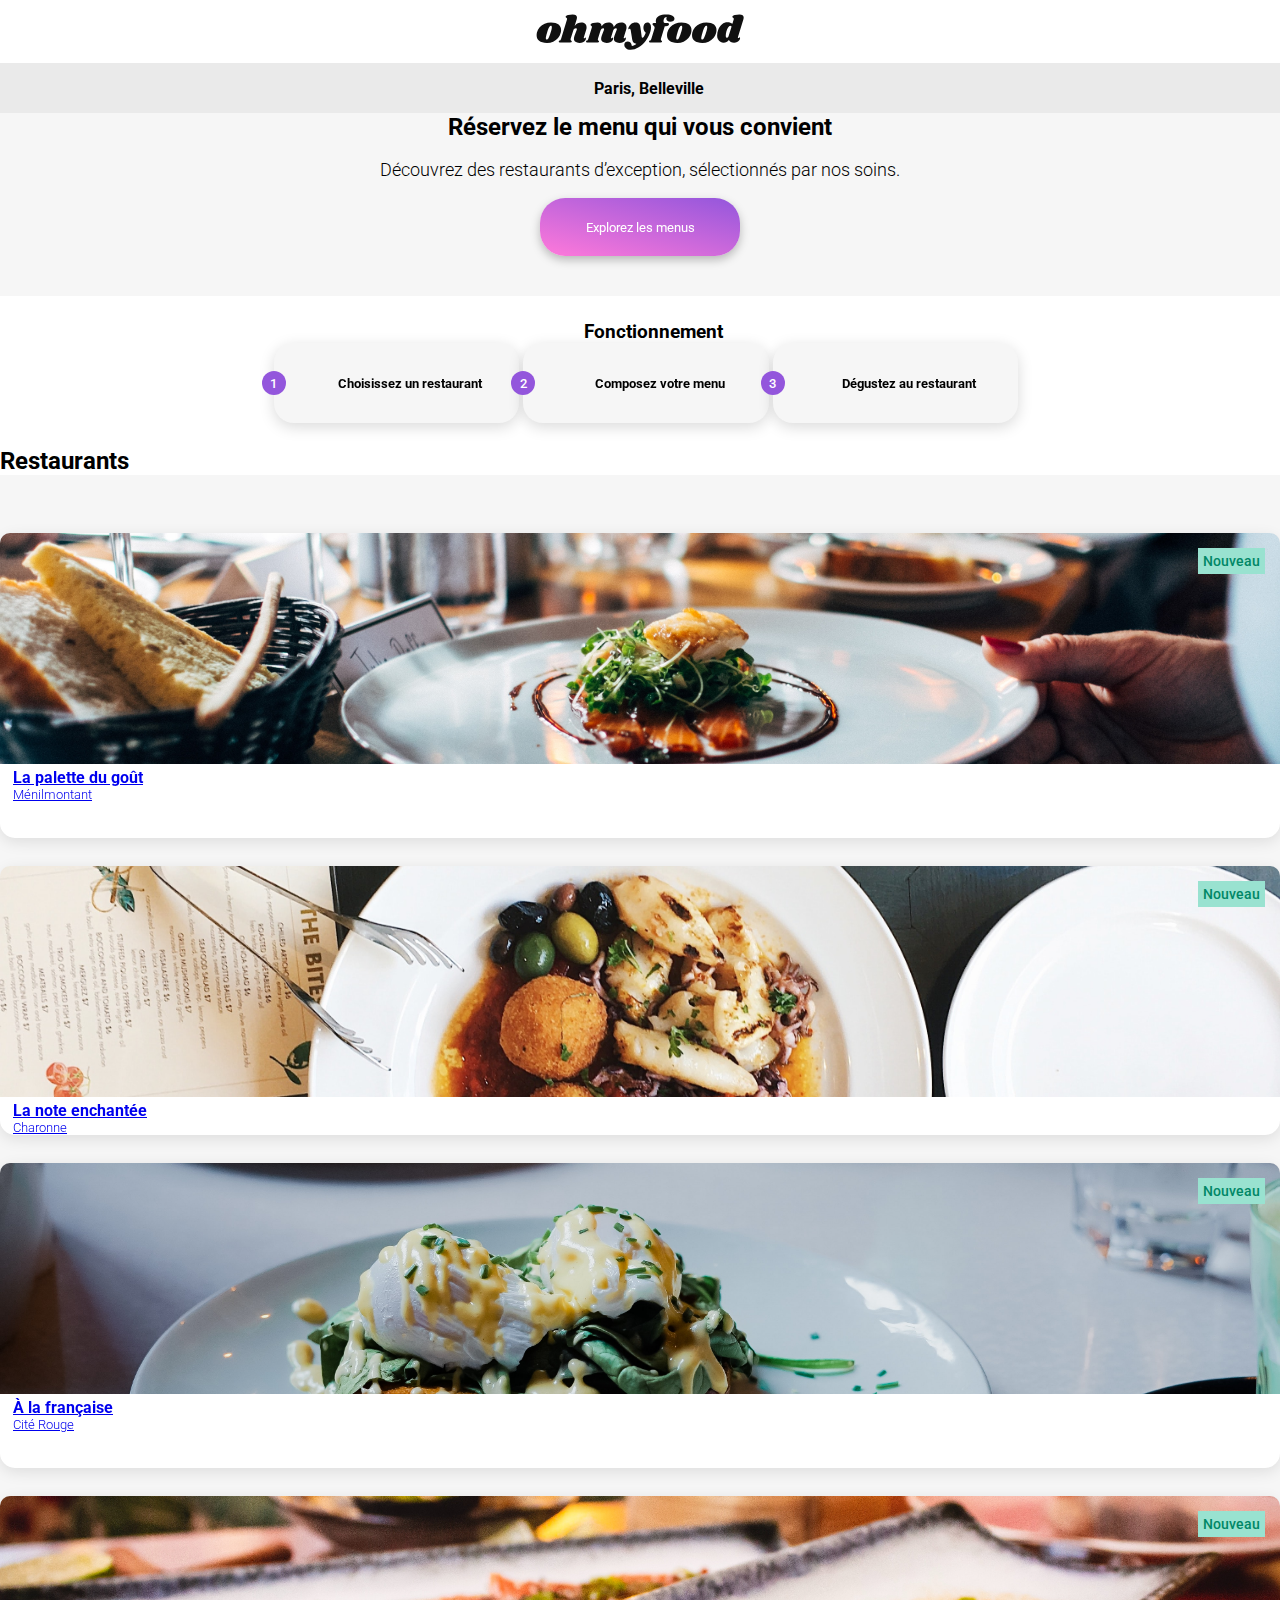
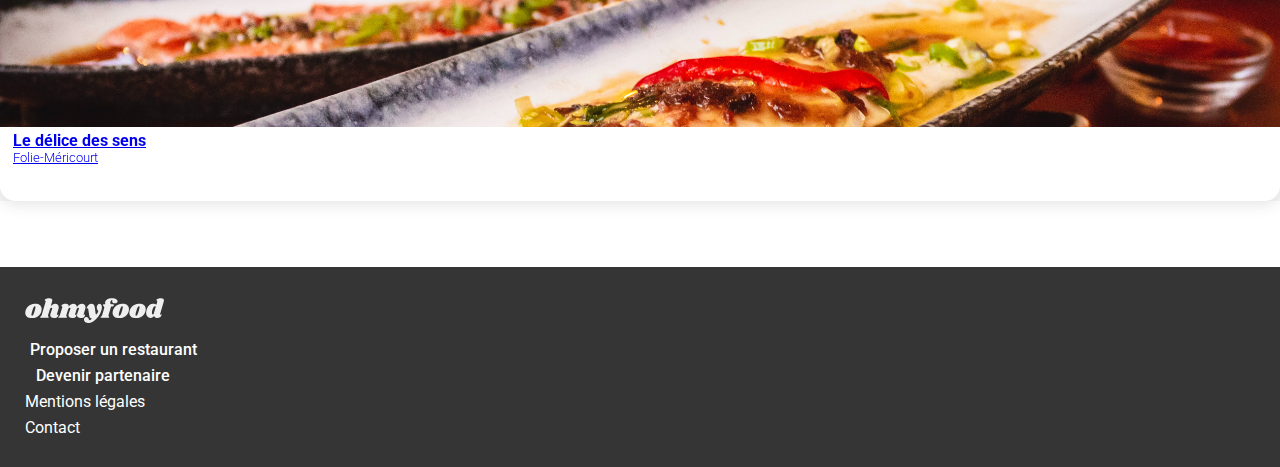
==== commit 82dfa436: "modified" ====
--- a/index.html
+++ b/index.html
@@ -54,80 +54,83 @@
       </button>
     </div>
 
-    <div class="menus">
+    <div>
       <h3 class="Restaurants">Restaurants</h3>
-      <div class="menus__card">
-        <a href="palette-de-gout.html" class="menus__link">
-          <div class="menus__content">
+      <div class="menus">
+        <div class="menus__card">
+          <a href="palette-de-gout.html" class="menus__link">
+            <div class="menus__content">
+              <img
+                class="menus__img"
+                src="restaurant/jay-wennington-N_Y88TWmGwA-unsplash.jpg"
+              />
+              <div class="new_badge">Nouveau</div>
+              <div class="menus__text">
+                <h4 class="menus__title">La palette du goût</h4>
+                <h5 class="menus__subtitles">Ménilmontant</h5>
+              </div>
+            </div>
+          </a>
+          <div class="heart__icon">
+            <i class="fa-regular fa-heart"></i>
+            <i class="fa-solid fa-heart my-heart-full"></i>
+          </div>
+        </div>
+
+        <div class="menus__card">
+          <a href="La-note-enchantée.html" class="menus__link">
             <img
               class="menus__img"
-              src="restaurant/jay-wennington-N_Y88TWmGwA-unsplash.jpg"
+              src="restaurant/stil-u2Lp8tXIcjw-unsplash.jpg"
+            />
+            <div class="new_badge">Nouveau</div>
+            <h4 class="menus__title">La note enchantée</h4>
+            <h5 class="menus__subtitles">Charonne</h5>
+          </a>
+          <div class="heart__icon">
+            <i class="fa-regular fa-heart"></i>
+            <i class="fa-solid fa-heart my-heart-full"></i>
+          </div>
+        </div>
+        <div class="menus__card">
+          <a href="a-la-française.html" class="menus__link">
+            <img
+              class="menus__img"
+              src="restaurant/toa-heftiba-DQKerTsQwi0-unsplash.jpg"
             />
             <div class="new_badge">Nouveau</div>
             <div class="menus__text">
-              <h4 class="menus__title">La palette du goût</h4>
-              <h5 class="menus__subtitles">Ménilmontant</h5>
+              <h4 class="menus__title">À la française</h4>
+              <h5 class="menus__subtitles">Cité Rouge</h5>
             </div>
+          </a>
+          <div class="heart__icon">
+            <i class="fa-regular fa-heart"></i>
+            <i class="fa-solid fa-heart my-heart-full"></i>
           </div>
-        </a>
-        <div class="heart__icon">
-          <i class="fa-regular fa-heart"></i>
-          <i class="fa-solid fa-heart my-heart-full"></i>
         </div>
-      </div>
 
-      <div class="menus__card">
-        <a href="La-note-enchantée.html" class="menus__link">
-          <img
-            class="menus__img"
-            src="restaurant/stil-u2Lp8tXIcjw-unsplash.jpg"
-          />
-          <div class="new_badge">Nouveau</div>
-          <h4 class="menus__title">La note enchantée</h4>
-          <h5 class="menus__subtitles">Charonne</h5>
-        </a>
-        <div class="heart__icon">
-          <i class="fa-regular fa-heart"></i>
-          <i class="fa-solid fa-heart my-heart-full"></i>
-        </div>
-      </div>
-      <div class="menus__card">
-        <a href="a-la-française.html" class="menus__link">
-          <img
-            class="menus__img"
-            src="restaurant/toa-heftiba-DQKerTsQwi0-unsplash.jpg"
-          />
-          <div class="new_badge">Nouveau</div>
-          <div class="menus__text">
-            <h4 class="menus__title">À la française</h4>
-            <h5 class="menus__subtitles">Cité Rouge</h5>
+        <div class="menus__card">
+          <a href="le-délice-des-sens.html" class="menus__link">
+            <img
+              class="menus__img"
+              src="restaurant/louis-hansel-shotsoflouis-qNBGVyOCY8Q-unsplash.jpg"
+            />
+            <div class="new_badge">Nouveau</div>
+            <div class="menus__text">
+              <h4 class="menus__title">Le délice des sens</h4>
+              <h5 class="menus__subtitles">Folie-Méricourt</h5>
+            </div>
+          </a>
+
+          <div class="heart__icon">
+            <i class="fa-regular fa-heart"></i>
+            <i class="fa-solid fa-heart my-heart-full"></i>
           </div>
-        </a>
-        <div class="heart__icon">
-          <i class="fa-regular fa-heart"></i>
-          <i class="fa-solid fa-heart my-heart-full"></i>
-        </div>
-      </div>
-
-      <div class="menus__card">
-        <a href="le-délice-des-sens.html" class="menus__link">
-          <img
-            class="menus__img"
-            src="restaurant/louis-hansel-shotsoflouis-qNBGVyOCY8Q-unsplash.jpg"
-          />
-          <div class="new_badge">Nouveau</div>
-          <div class="menus__text">
-            <h4 class="menus__title">Le délice des sens</h4>
-            <h5 class="menus__subtitles">Folie-Méricourt</h5>
-          </div>
-        </a>
-
-        <div class="heart__icon">
-          <i class="fa-regular fa-heart"></i>
-          <i class="fa-solid fa-heart my-heart-full"></i>
         </div>
       </div>
     </div>
+
     <footer class="footers">
       <div class="footers__logo">
         <img src="asset/ohmyfood@2x.svg" alt="Logo" class="footers__logo-img" />
--- a/SASS/style.css
+++ b/SASS/style.css
@@ -80,6 +80,7 @@
   justify-content: center;
   align-items: center;
   gap: 17px;
+  height: 50px;
 }
 .location__text {
   display: flex;
@@ -91,9 +92,13 @@
 
 .logo {
   display: flex;
-  width: 100%;
-  height: 63px;
   gap: 10px;
+  padding: 14px 89px 13px 89px;
+}
+@media (min-width: 1440px) {
+  .logo {
+    padding: 30px 0px 31px 0px;
+  }
 }
 
 .hero {
@@ -105,16 +110,19 @@
   font-size: 24px;
   text-align: center;
   font-weight: 700;
+  padding-bottom: 18px;
 }
 @media (min-width: 1440px) {
   .hero__title {
     text-align: center;
+    font-size: 40px;
   }
 }
 .hero__subtitle {
   text-align: center;
   font-weight: 300;
   font-size: 18px;
+  padding-bottom: 18px;
 }
 @media (min-width: 1440px) {
   .hero__subtitle {
@@ -129,6 +137,7 @@
   background: linear-gradient(194deg, #9356dc 0%, #ff79da 100%);
   color: white;
   margin: 0 auto;
+  border: none;
   /* Ajoutez la classe .button pour appliquer l'animation */
   position: relative; /* Ajouter une position relative pour créer un pseudo-élément */
   margin-bottom: 40px;
@@ -187,10 +196,11 @@
   margin-bottom: 24px;
   font-weight: 500;
   position: relative;
+  border: none;
 }
 @media (min-width: 1024px) {
   .cur {
-    width: 60%;
+    width: 20%;
     height: 80px;
     background: #F6F6F6;
     box-shadow: 0px 4px 15px rgba(0, 0, 0, 0.15);
@@ -272,7 +282,7 @@
     padding-left: 180px;
     padding-bottom: 30px;
     position: absolute;
-    top: 110%;
+    top: 75%;
     left: 10px;
   }
 }
@@ -313,6 +323,7 @@
     grid-template-columns: repeat(2, 1fr);
     background-color: #f6f6f6;
     padding-top: 58px;
+    margin-bottom: 46px;
   }
 }
 .menus__container {
@@ -323,7 +334,7 @@
 }
 .menus__card {
   width: 100%;
-  height: auto;
+  height: 100%;
   background-color: white;
   box-shadow: 0px 4px 15px rgba(0, 0, 0, 0.1);
   border-radius: 15px;
@@ -332,7 +343,7 @@
 @media (min-width: 1440px) {
   .menus__card {
     width: 490px;
-    height: 90%;
+    height: 100%;
   }
 }
 .menus__img {
@@ -341,6 +352,8 @@
   -o-object-fit: cover;
      object-fit: cover;
   align-self: stretch;
+  border-top-left-radius: 10px;
+  border-top-right-radius: 10px;
 }
 @media (min-width: 1440px) {
   .menus__img {
@@ -419,7 +432,6 @@
     background-color: var(--grey);
     margin-top: -22px;
     padding-left: 22px;
-    width: 100%;
   }
 }
 .footers__logo {
@@ -504,6 +516,8 @@
 .image {
   width: 100%;
   height: auto;
+  -o-object-fit: cover;
+     object-fit: cover;
 }
 
 .image-title {
@@ -528,88 +542,46 @@
   }
 }
 
-.icon {
-  top: 4%;
-  right: 30px;
+.heart__icon i {
+  cursor: pointer;
   position: absolute;
-  transform: translateY(-60%);
-  font-size: 20px;
-  transition: color 0.1s ease-in-out;
+  top: 3%;
+  right: 0px;
+  font-size: 24px;
 }
 @media (min-width: 1024px) {
-  .icon {
-    right: 35%;
+  .heart__icon i {
+    cursor: pointer;
     position: absolute;
-    transform: translateY(-60%);
-    font-size: 20px;
-    transition: color 0.1s ease-in-out;
-  }
-}
-@media (min-width: 1440px) {
-  .icon {
+    top: 3%;
+    right: 55%;
+    font-size: 24px;
+  }
+}
+@media (min-width: 1440px) {
+  .heart__icon i {
+    cursor: pointer;
     position: absolute;
-    top: 8%;
-    right: 30%;
-    transform: translateY(-60%);
-    font-size: 23px; /* Ajustez la taille du cœur selon vos besoins */
-    transition: color 0.1s ease-in-out; /* Ajoutez une transition pour l'effet de couleur */
-  }
-}
-
-/* Styles pour le cœur rose */
-.heart-pink {
-  color: transparent; /* Le cœur rose est initialement transparent */
-  transition: color 0.1s ease-in-out; /* Ajoutez une transition pour l'effet de couleur */
-}
-
-/* Effet de survol */
-.icon:hover + .heart-pink {
-  top: 3%;
-  right: 30PX;
-  font-size: 20px;
-  position: absolute;
-  color: transparent;
-  background-image: linear-gradient(#9356dc, #ff79da);
-  -webkit-background-clip: text;
-}
-@media (min-width: 1024px) {
-  .icon:hover + .heart-pink {
-    right: 35%;
-    font-size: 20px;
-    position: absolute;
-  }
-}
-@media (min-width: 1440px) {
-  .icon:hover + .heart-pink {
     top: 6%;
     right: 30%;
     font-size: 24px;
-    position: absolute;
-  }
-}
-
-.icon:hover {
-  color: transparent; /* Le cœur de base devient transparent au survol */
-  font-size: 15px;
-  top: 5%;
-  right: 30px;
-  position: absolute;
-}
-@media (min-width: 1024px) {
-  .icon:hover {
-    color: transparent;
-    position: absolute;
-    top: 5%;
-    right: 30px;
-  }
-}
-@media (min-width: 1440px) {
-  .icon:hover {
-    top: 4%;
-    right: 30%;
-    font-size: 24px;
-    position: absolute;
-  }
+  }
+}
+
+.my-heart-full {
+  opacity: 0;
+  transition: opacity 3s ease-in-out;
+  -webkit-text-fill-color: transparent;
+  background-image: linear-gradient(#ff79dA, #9356dc);
+  -webkit-background-clip: text;
+  background-clip: text;
+}
+
+.my-heart-full:hover {
+  opacity: 1;
+  background-position: 0% 100%;
+  background-image: linear-gradient(#ff79dA, #9356dc);
+  transition: opacity 3s ease-in-out;
 }
 
 .container-background {
@@ -712,6 +684,8 @@
   border-bottom: 3px solid #99E2D0;
   display: inline-block; /* Pour que la bordure s'ajuste à la largeur du texte */
   margin-bottom: 8px; /* Ajustez selon vos besoins pour l'espace entre le texte et la ligne */
+  margin-top: 40px;
+  width: 2rem;
 }
 
 .footer {
@@ -799,6 +773,7 @@
 * {
   margin: 0;
   padding: 0;
+  box-sizing: border-box;
 }
 
 .logo {
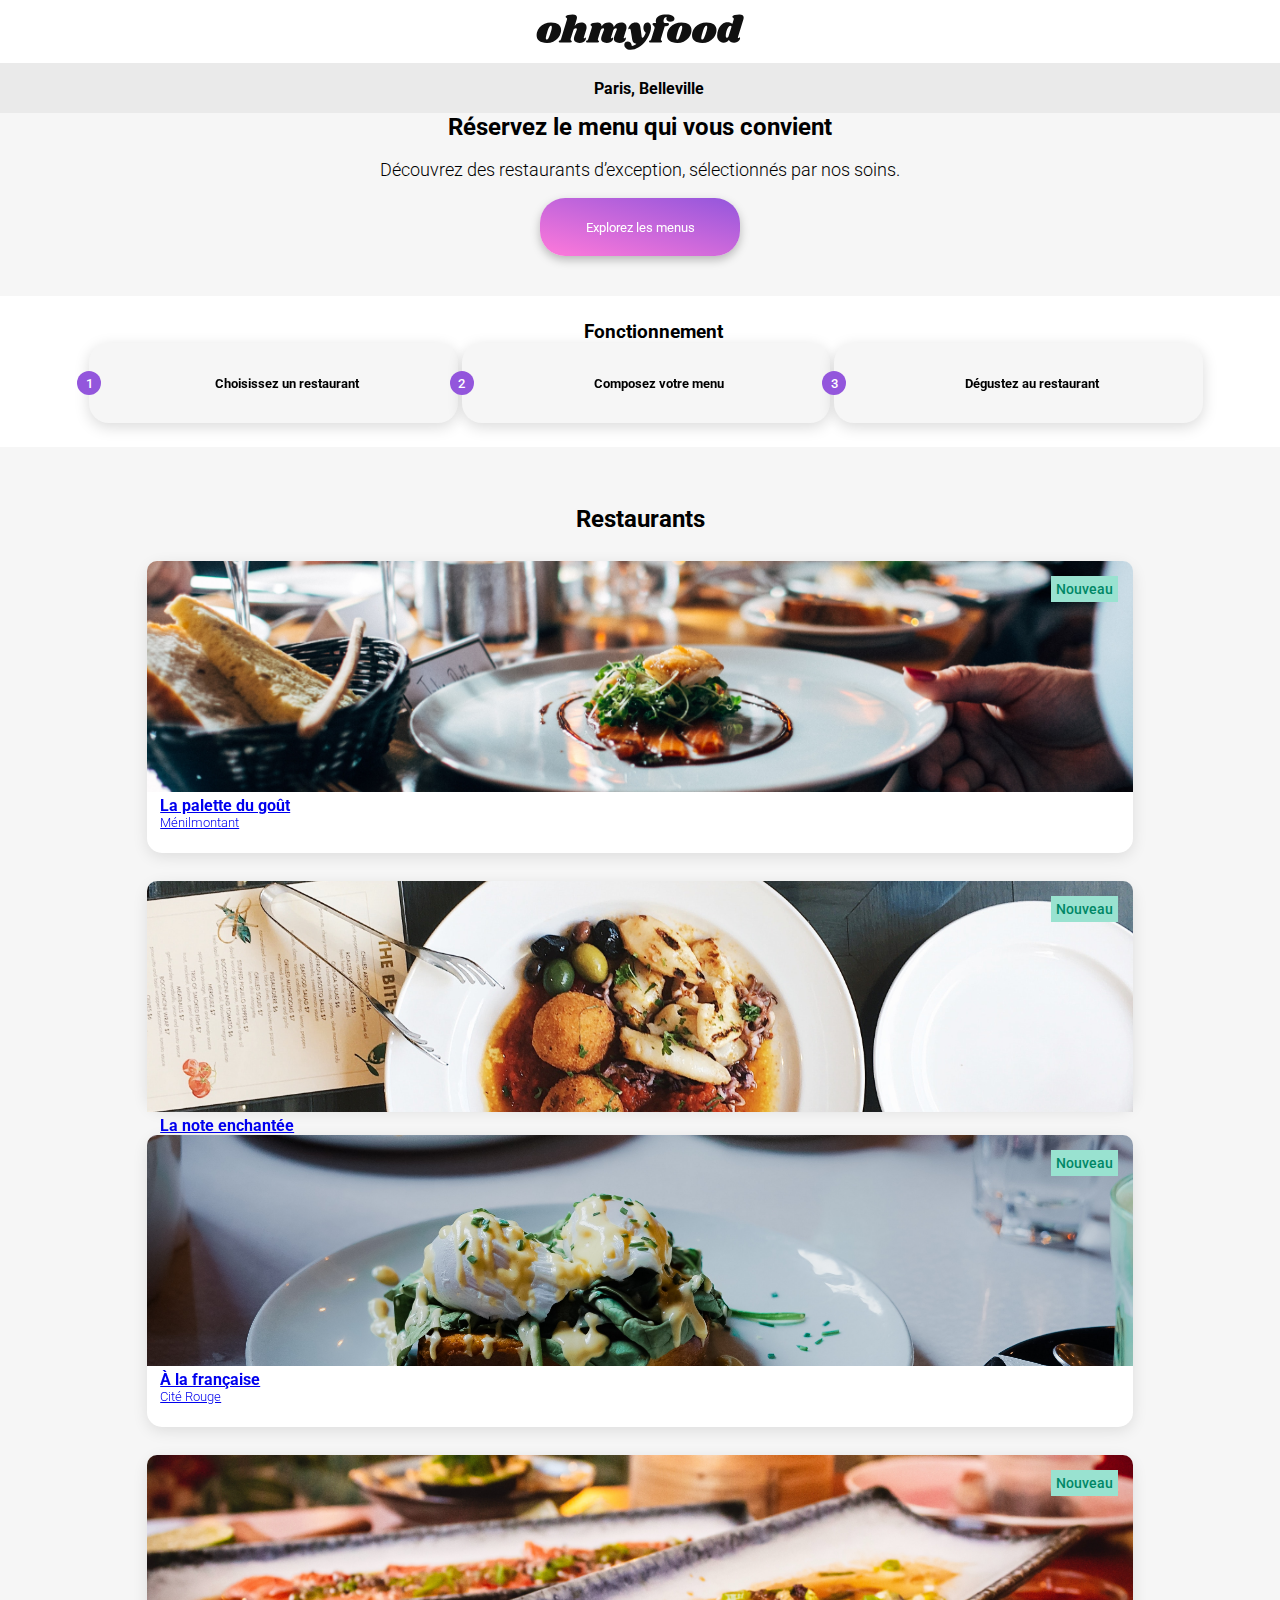
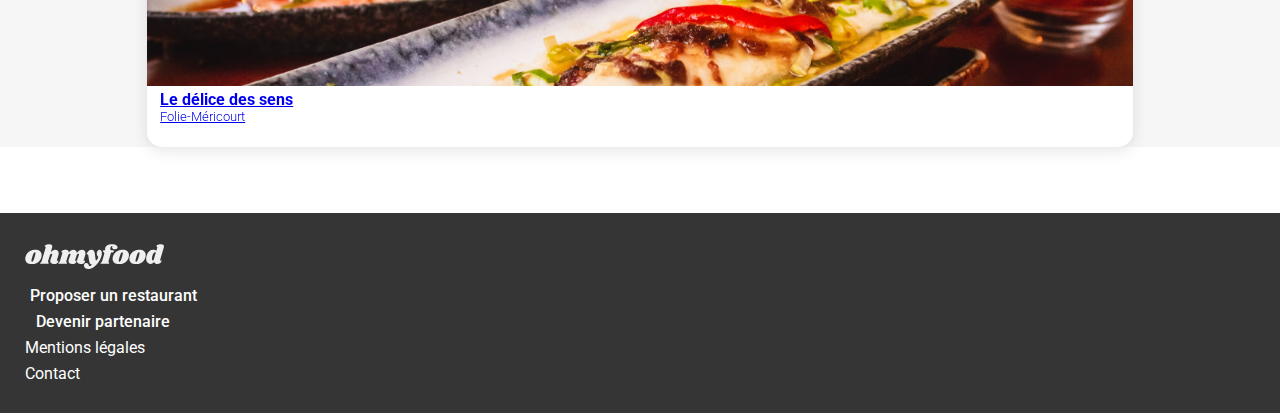
==== commit 9d100661: "modification général" ====
--- a/index.html
+++ b/index.html
@@ -55,8 +55,8 @@
     </div>
 
     <div>
-      <h3 class="Restaurants">Restaurants</h3>
       <div class="menus">
+        <h3 class="Restaurants">Restaurants</h3>
         <div class="menus__card">
           <a href="palette-de-gout.html" class="menus__link">
             <div class="menus__content">
--- a/SASS/style.css
+++ b/SASS/style.css
@@ -88,17 +88,6 @@
   justify-content: center;
   font-family: "Roboto", sans-serif;
   font-size: 16px;
-}
-
-.logo {
-  display: flex;
-  gap: 10px;
-  padding: 14px 89px 13px 89px;
-}
-@media (min-width: 1440px) {
-  .logo {
-    padding: 30px 0px 31px 0px;
-  }
 }
 
 .hero {
@@ -200,7 +189,7 @@
 }
 @media (min-width: 1024px) {
   .cur {
-    width: 20%;
+    width: 30%;
     height: 80px;
     background: #F6F6F6;
     box-shadow: 0px 4px 15px rgba(0, 0, 0, 0.15);
@@ -333,18 +322,12 @@
   background-color: #f6f6f6;
 }
 .menus__card {
-  width: 100%;
+  width: 77%;
   height: 100%;
   background-color: white;
   box-shadow: 0px 4px 15px rgba(0, 0, 0, 0.1);
   border-radius: 15px;
   position: relative;
-}
-@media (min-width: 1440px) {
-  .menus__card {
-    width: 490px;
-    height: 100%;
-  }
 }
 .menus__img {
   width: 100%;
@@ -365,7 +348,7 @@
   }
 }
 .menus__text {
-  height: 70px;
+  height: 100px;
 }
 .menus__title {
   padding-left: 13px;
@@ -520,6 +503,17 @@
      object-fit: cover;
 }
 
+.arrow-container {
+  position: absolute;
+  margin-top: 10px;
+  top: 4%;
+  padding-left: 10px;
+}
+
+.arrow-icon {
+  cursor: pointer;
+}
+
 .image-title {
   margin-top: 31px;
   margin-bottom: 42px;
@@ -542,30 +536,18 @@
   }
 }
 
-.heart__icon i {
+.title-container {
+  display: flex;
+  align-items: center;
+  padding-bottom: 5px; /* Ajustez selon vos besoins */
+  margin-bottom: -42px; /* Ajoutez une marge négative pour compenser la marge de l'image */
+}
+
+.heart__icon {
   cursor: pointer;
-  position: absolute;
-  top: 3%;
-  right: 0px;
   font-size: 24px;
-}
-@media (min-width: 1024px) {
-  .heart__icon i {
-    cursor: pointer;
-    position: absolute;
-    top: 3%;
-    right: 55%;
-    font-size: 24px;
-  }
-}
-@media (min-width: 1440px) {
-  .heart__icon i {
-    cursor: pointer;
-    position: absolute;
-    top: 6%;
-    right: 30%;
-    font-size: 24px;
-  }
+  margin-bottom: -43px;
+  margin-left: 20PX;
 }
 
 .my-heart-full {
@@ -686,6 +668,8 @@
   margin-bottom: 8px; /* Ajustez selon vos besoins pour l'espace entre le texte et la ligne */
   margin-top: 40px;
   width: 2rem;
+  font-weight: 300;
+  font-size: 16px;
 }
 
 .footer {
@@ -781,6 +765,13 @@
   width: 100%;
   height: 63px;
   gap: 10px;
+  padding: 14px 89px 13px 89px;
+}
+@media (min-width: 1440px) {
+  .logo {
+    height: 100px;
+    padding: 30px 0px 31px 0px;
+  }
 }
 
 .button {
@@ -816,4 +807,8 @@
 .button:hover::before {
   background: rgba(255, 255, 255, 0.3);
   box-shadow: 0px 4px 20px rgba(0, 0, 0, 0.5);
+}
+
+a:visited {
+  color: #000; /* Couleur du texte pour les liens visités, ajustez selon vos besoins */
 }/*# sourceMappingURL=style.css.map */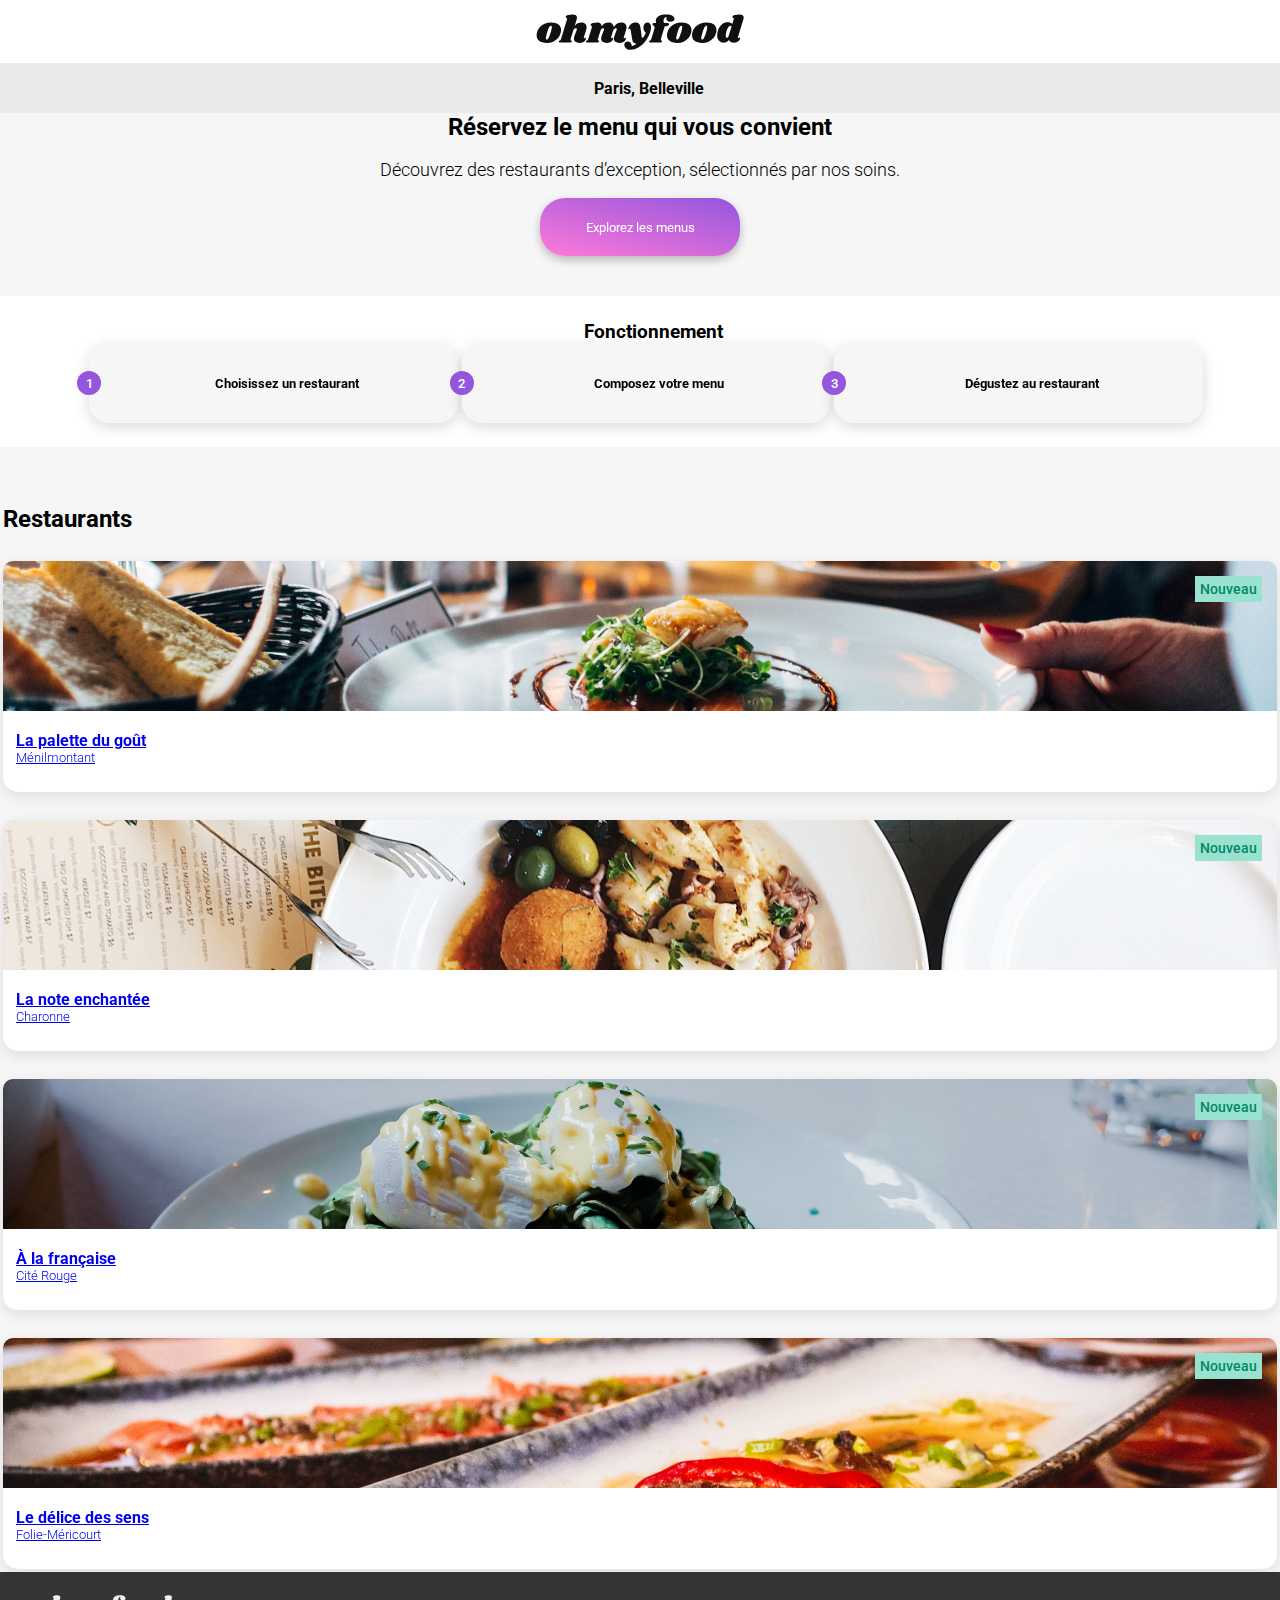
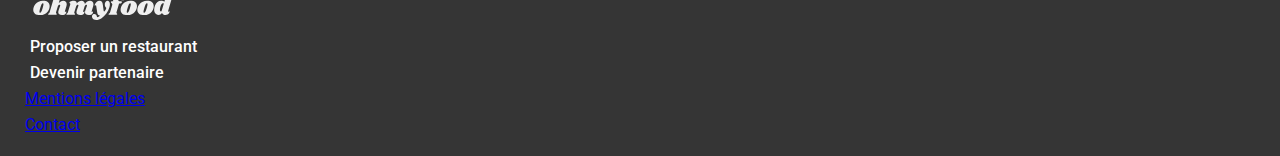
==== commit e5ffdae1: "modification général" ====
--- a/index.html
+++ b/index.html
@@ -59,16 +59,14 @@
         <h3 class="Restaurants">Restaurants</h3>
         <div class="menus__card">
           <a href="palette-de-gout.html" class="menus__link">
-            <div class="menus__content">
-              <img
-                class="menus__img"
-                src="restaurant/jay-wennington-N_Y88TWmGwA-unsplash.jpg"
-              />
-              <div class="new_badge">Nouveau</div>
-              <div class="menus__text">
-                <h4 class="menus__title">La palette du goût</h4>
-                <h5 class="menus__subtitles">Ménilmontant</h5>
-              </div>
+            <img
+              class="menus__img"
+              src="restaurant/jay-wennington-N_Y88TWmGwA-unsplash.jpg"
+            />
+            <div class="new_badge">Nouveau</div>
+            <div class="menus__text">
+              <h4 class="menus__title">La palette du goût</h4>
+              <h5 class="menus__subtitles">Ménilmontant</h5>
             </div>
           </a>
           <div class="heart__icon">
@@ -84,14 +82,18 @@
               src="restaurant/stil-u2Lp8tXIcjw-unsplash.jpg"
             />
             <div class="new_badge">Nouveau</div>
-            <h4 class="menus__title">La note enchantée</h4>
-            <h5 class="menus__subtitles">Charonne</h5>
+
+            <div class="menus__text">
+              <h4 class="menus__title">La note enchantée</h4>
+              <h5 class="menus__subtitles">Charonne</h5>
+            </div>
           </a>
           <div class="heart__icon">
             <i class="fa-regular fa-heart"></i>
             <i class="fa-solid fa-heart my-heart-full"></i>
           </div>
         </div>
+
         <div class="menus__card">
           <a href="a-la-française.html" class="menus__link">
             <img
@@ -131,11 +133,11 @@
       </div>
     </div>
 
-    <footer class="footers">
-      <div class="footers__logo">
-        <img src="asset/ohmyfood@2x.svg" alt="Logo" class="footers__logo-img" />
+    <footer class="footer">
+      <div class="footer__logo">
+        <img src="asset/ohmyfood@2x.svg" alt="Logo" class="footer__logo-img" />
       </div>
-      <div class="footers__links">
+      <div class="footer__links">
         <span class="icon-link">
           <i class="fa-solid fa-utensils i-utensils"></i>
           <a href="#" class="footer__icon">Proposer un restaurant</a>
@@ -145,11 +147,11 @@
           <span class="icon-container">
             <i class="fa-solid fa-handshake-angle i-handshake"></i>
           </span>
-          <a href="#" class="footers__icon">Devenir partenaire</a>
+          <a href="#" class="footer__icon">Devenir partenaire</a>
         </span>
 
-        <a href="#" class="footers__links">Mentions légales</a>
-        <a href="#" class="footers__links">Contact</a>
+        <a href="#" class="footer__links">Mentions légales</a>
+        <a href="#" class="footer__links">Contact</a>
       </div>
     </footer>
   </body>
--- a/SASS/style.css
+++ b/SASS/style.css
@@ -289,11 +289,12 @@
   gap: 28px;
   flex-direction: column;
   background-color: #f6f6f6;
+  justify-content: center;
+  padding: 3px;
   /* Styles pour le cœur rose */
 }
 @media (min-width: 1024px) {
   .menus {
-    align-items: center;
     display: flex;
     gap: 28px;
     flex-direction: column;
@@ -322,7 +323,6 @@
   background-color: #f6f6f6;
 }
 .menus__card {
-  width: 77%;
   height: 100%;
   background-color: white;
   box-shadow: 0px 4px 15px rgba(0, 0, 0, 0.1);
@@ -338,17 +338,19 @@
   border-top-left-radius: 10px;
   border-top-right-radius: 10px;
 }
+@media (min-width: 1024px) and (max-width: 1439px) {
+  .menus__img {
+    height: 150px; /* Ajustez la hauteur pour les tablettes selon vos besoins */
+  }
+}
 @media (min-width: 1440px) {
   .menus__img {
     width: 100%;
-    height: 231px;
-    align-self: stretch;
-    -o-object-fit: cover;
-       object-fit: cover;
   }
 }
 .menus__text {
-  height: 100px;
+  height: 77px;
+  padding-top: 16px;
 }
 .menus__title {
   padding-left: 13px;
@@ -363,7 +365,7 @@
   position: absolute;
   cursor: pointer;
   position: absolute;
-  top: 85%;
+  top: 80%;
   right: 50px;
   font-size: 24px;
 }
@@ -381,8 +383,7 @@
   background-image: linear-gradient(#ff79dA, #9356dc);
   transition: opacity 3s ease-in-out;
 }
-
-.new_badge {
+.menus .new_badge {
   position: absolute;
   top: 0;
   right: 0;
@@ -394,99 +395,77 @@
   margin-right: 15px;
   margin-top: 15px;
 }
-
-.footers {
-  display: flex;
-  width: auto;
-  padding: 30px 25px;
-  justify-content: flex-end;
+.menus .footer {
+  display: flex;
+  width: 100%;
+  padding: 22px 25px;
+  align-items: flex-start;
   gap: 16px;
   flex-direction: column;
   background-color: var(--grey);
-  margin-top: 66px;
-}
-@media (min-width: 1440px) {
-  .footers {
+}
+@media (min-width: 1440px) {
+  .menus .footer {
     display: flex;
-    padding: 30px;
+    height: auto;
+    padding: 30px 25px;
+    gap: 16px;
     flex-direction: row-reverse;
-    justify-content: flex-start;
-    gap: 16px;
-    background-color: var(--grey);
-    margin-top: -22px;
-    padding-left: 22px;
-  }
-}
-.footers__logo {
+    justify-content: end;
+  }
+}
+.menus .footer__logo {
   display: flex;
   width: 139px;
   height: 27px;
-  padding-right: 0px;
-  justify-content: center;
-  align-items: center;
-}
-@media (min-width: 1440px) {
-  .footers__logo {
-    margin-left: 16px;
-  }
-}
-.footers__logo-img {
+  justify-content: center;
+  align-items: center;
+}
+.menus .footer__logo-img {
   max-width: 100%;
   height: auto;
-}
-.footers__link {
-  display: flex;
-  flex-direction: column;
-  align-items: flex-start;
-  gap: 7px;
-}
-@media (min-width: 1440px) {
-  .footers__link {
-    padding-right: 20px;
-  }
-}
-.footers__icon {
-  color: var(--white);
-  font-family: Roboto;
-  font-size: 16px;
-  font-style: normal;
-  font-weight: 500;
-  line-height: normal;
-  text-decoration: none;
-  padding-left: 11px;
-}
-@media (min-width: 1440px) {
-  .footers__icon {
-    padding-right: 20px;
-  }
-}
-.footers__links {
-  color: var(--white);
+  filter: invert(100%);
+  margin-left: 16px;
+}
+.menus .footer__links {
   display: flex;
   align-items: flex-start;
   gap: 7px;
   flex-direction: column;
-  text-decoration: none;
-}
-@media (min-width: 1440px) {
-  .footers__links {
+}
+@media (min-width: 1440px) {
+  .menus .footer__links {
     display: flex;
     flex-direction: revert;
     align-items: flex-end;
     gap: 7px;
-    text-decoration: none;
-  }
-}
-.footers__logo-img {
-  filter: invert(100%);
-}
-.footers .i-utensils {
-  color: #ffffff;
+  }
+}
+.menus .footer__icon {
+  color: var(--white);
+  font-family: Roboto;
+  font-size: 16px;
+  font-weight: 500;
+  line-height: normal;
+  text-decoration: none;
+  padding-left: 5px;
+}
+.menus .footer__link {
+  color: var(--white);
+  font-family: Roboto;
+  font-size: 16px;
+  font-weight: 500;
+  line-height: normal;
+  text-decoration: none;
+  padding-left: 29px;
+}
+.menus .i-utensils {
+  color: #FFFFFF;
   width: 11px;
   height: 13px;
 }
-.footers .i-handshake {
-  color: #ffffff;
+.menus .i-handshake {
+  color: #FFFFFF;
   width: 11px;
   height: 13px;
 }
@@ -498,15 +477,20 @@
 
 .image {
   width: 100%;
-  height: auto;
+  height: 275px;
   -o-object-fit: cover;
      object-fit: cover;
 }
+@media (min-width: 1440px) {
+  .image {
+    height: 283px;
+  }
+}
 
 .arrow-container {
   position: absolute;
   margin-top: 10px;
-  top: 4%;
+  top: 2rem;
   padding-left: 10px;
 }
 
@@ -515,39 +499,26 @@
 }
 
 .image-title {
-  margin-top: 31px;
-  margin-bottom: 42px;
   width: auto;
 }
+
+.title-container {
+  display: flex;
+  align-items: center;
+  margin-top: 51px;
+  justify-content: center;
+  gap: 24px;
+}
 @media (min-width: 1024px) {
-  .image-title {
-    margin-top: 31px;
-    margin-bottom: 42px;
-    width: auto;
-    padding-left: 20px;
-  }
-}
-@media (min-width: 1440px) {
-  .image-title {
-    padding-left: 35%;
-    margin-top: 51px;
-    height: auto;
-    width: auto;
-  }
-}
-
-.title-container {
-  display: flex;
-  align-items: center;
-  padding-bottom: 5px; /* Ajustez selon vos besoins */
-  margin-bottom: -42px; /* Ajoutez une marge négative pour compenser la marge de l'image */
+  .title-container {
+    width: 100%;
+  }
 }
 
 .heart__icon {
   cursor: pointer;
   font-size: 24px;
-  margin-bottom: -43px;
-  margin-left: 20PX;
+  display: flex;
 }
 
 .my-heart-full {
@@ -758,6 +729,12 @@
   margin: 0;
   padding: 0;
   box-sizing: border-box;
+}
+
+:root {
+  --grey: #353535;
+  --white: #fff;
+  --gris: #f6f6f6;
 }
 
 .logo {
